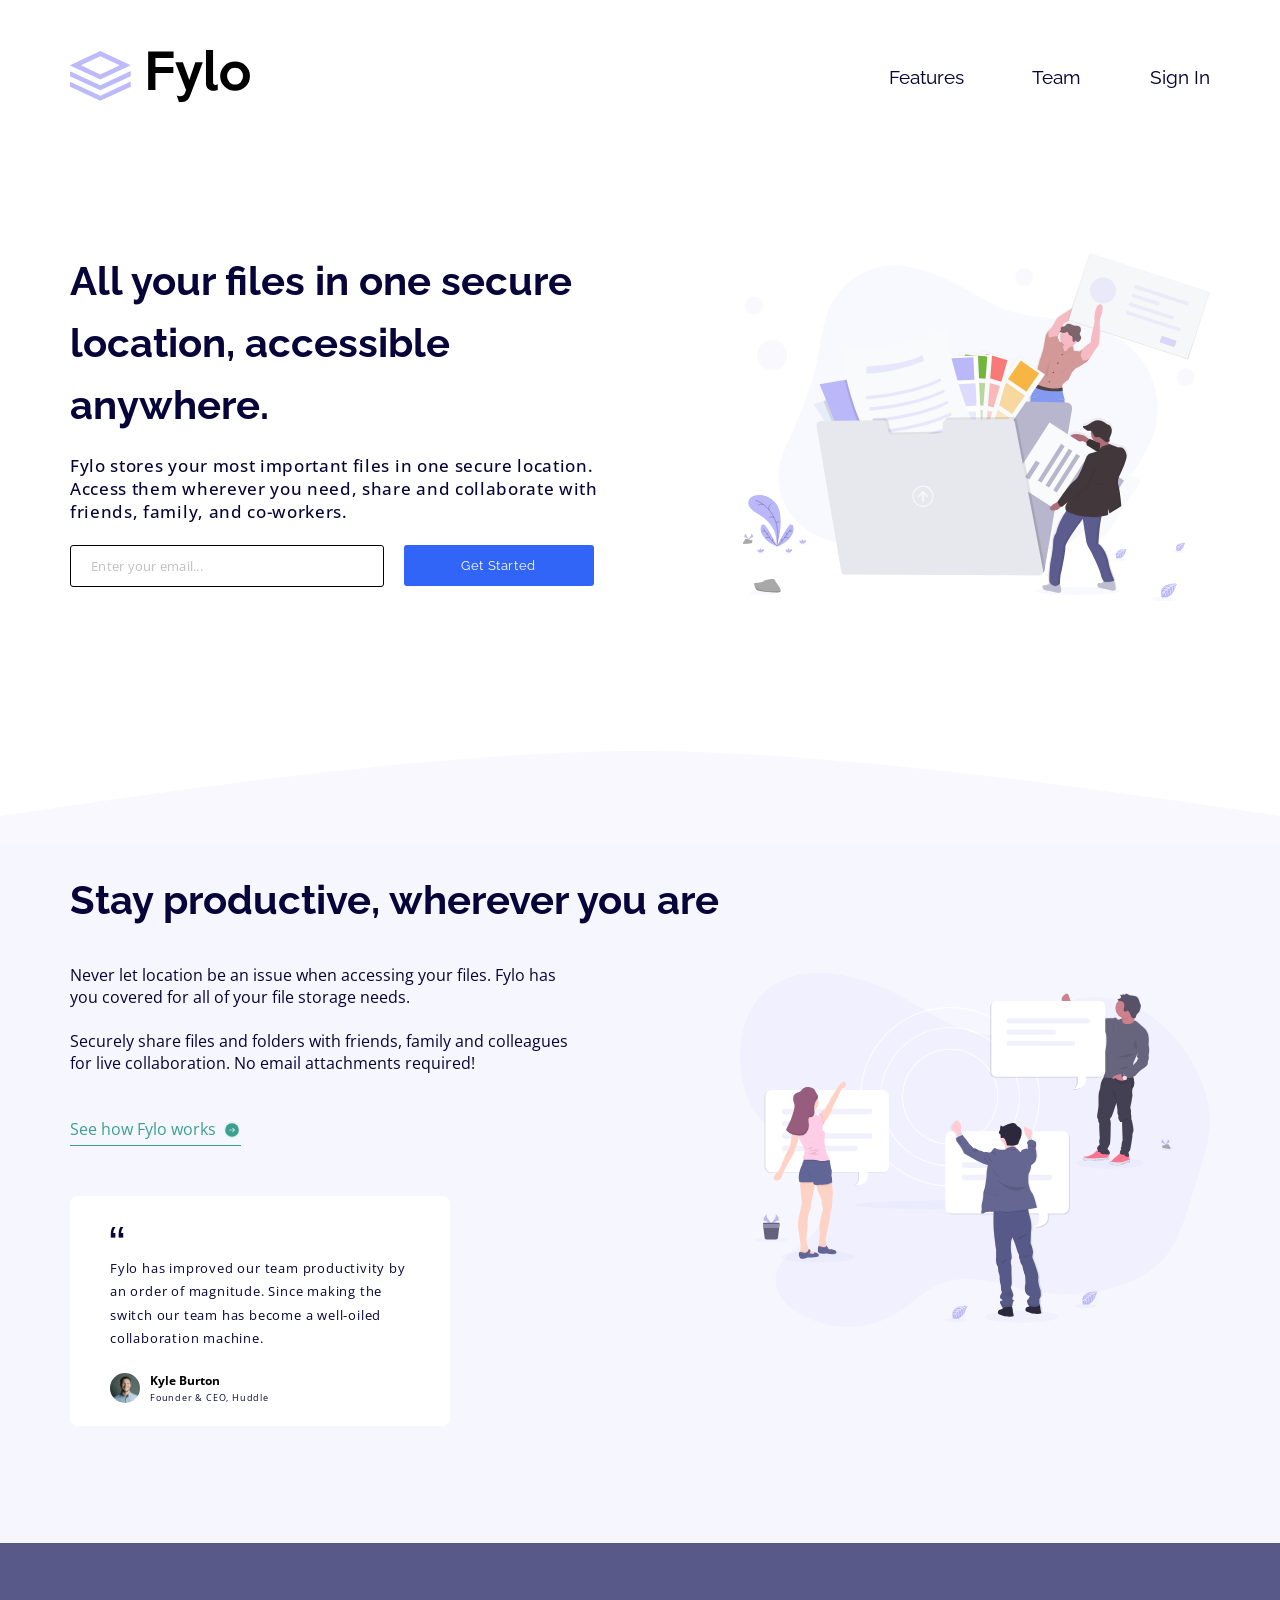
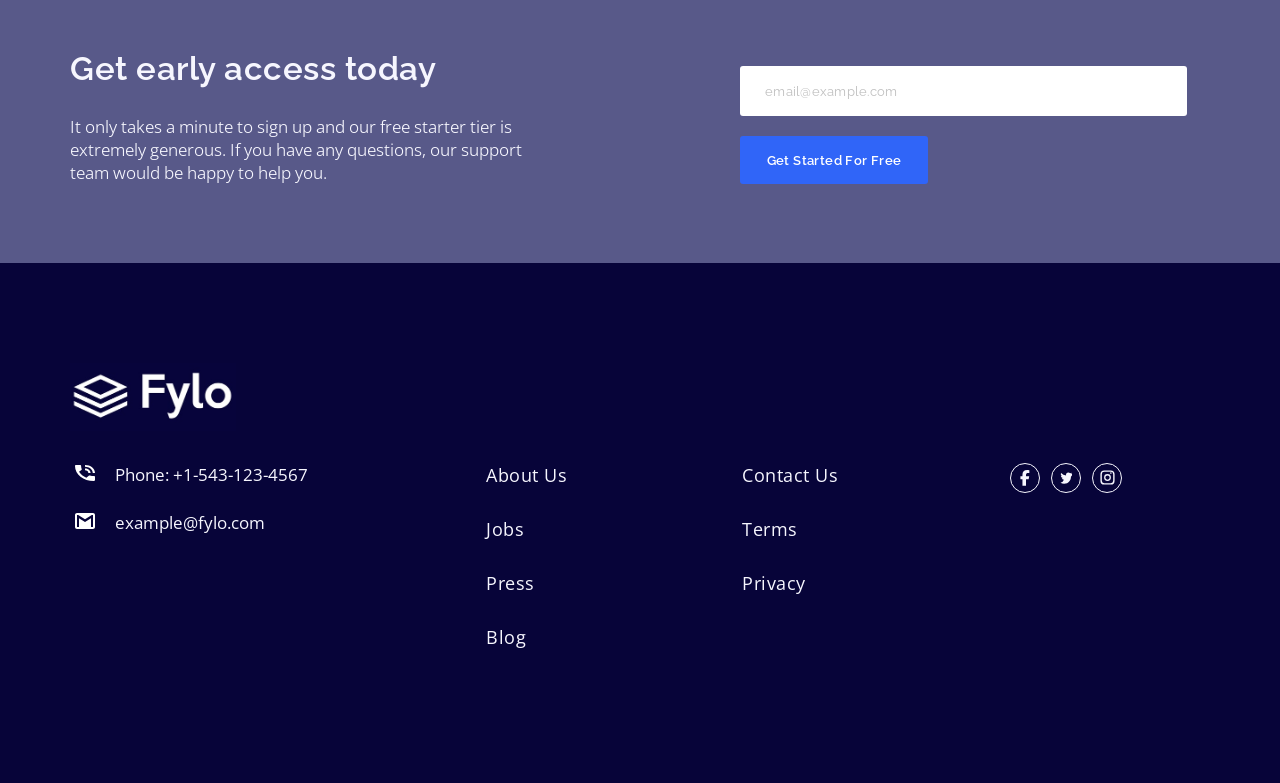
==== 02. Junior-Projects/02. fylo-landing-page-with-two-column-layout-master/index.html @ 08811034 "Add files via upload" ====
<!DOCTYPE html>
<html lang="en" dir="auto">
  <head>
    <meta charset="UTF-8" />
    <meta name="viewport" content="width=device-width, initial-scale=1.0" />
    <link rel="stylesheet" href="master.css" />
    <title>fylo-landing-page-with-two-column-layout-master</title>
  </head>
  <body>
    <main>
      <nav>
        <img src="images/logo.svg" alt="head-logo" class="head-logo" />
        <p class="para1">features</p>
        <p class="para2">team</p>
        <p class="para3">sign in</p>
      </nav>
      <section class="sec1">
        <div class="img-div">
          <img src="images/illustration-1.svg" alt="sec1-img" />
        </div>
        <div class="txt-div">
          <h1>All your files in one secure location, accessible anywhere.</h1>
          <p>
            Fylo stores your most important files in one secure location. Access
            them wherever you need, share and collaborate with friends, family,
            and co-workers.
          </p>
          <form>
            <input
              type="email"
              id="email"
              placeholder="Enter your email..."
              required
            />
            <span class="error-msg">Please check your email</span>
            <a href="#">
              <button type="submit" for="email">get started</button>
            </a>
          </form>
        </div>
      </section>
      <section class="sec2">
        <div class="top-section">
          <img
            src="images/bg-curve-mobile.svg"
            alt="sec2-bg-mobile"
            class="sec2-bg-mobile"
          />
          <img
            src="images/bg-curve-desktop.svg"
            alt="sec2-bg-desktop"
            class="sec2-bg-desktop"
          />
        </div>
        <div class="bottom-section">
          <div class="img-div">
            <img
              src="images/illustration-2.svg"
              alt="sec2-img"
              class="sec2-img"
            />
          </div>
          <div class="txt-div">
            <h1>Stay productive, wherever you are</h1>
            <p>
              Never let location be an issue when accessing your files. Fylo has
              you covered for all of your file storage needs.
              <br /><br />
              Securely share files and folders with friends, family and
              colleagues for live collaboration. No email attachments required!
            </p>
            <br /><br />
            <div class="link-div">
              <a href="#" class="txt-link">See how Fylo works</a>
              <a href="#">
                <img
                  src="images/icon-arrow.svg"
                  alt="icon-arrow"
                  class="icon-arrow"
                />
              </a>
            </div>
            <div class="quote-div">
              <img
                src="images/icon-quotes.svg"
                alt="icon-quote"
                class="icon-quote"
              />
              <br />
              <p>
                Fylo has improved our team productivity by an order of
                magnitude. Since making the switch our team has become a
                well-oiled collaboration machine.
              </p>
              <div class="avatar-div">
                <img
                  src="images/avatar-testimonial.jpg"
                  alt="avatar-img"
                  class="avatar-img"
                />
                <div class="info-div">
                  <h3>Kyle Burton</h3>
                  <p>Founder & <span>ceo</span>, Huddle</p>
                </div>
              </div>
            </div>
          </div>
        </div>
      </section>
      <section class="sec3">
        <div class="txt-div">
          <h2>Get early access today</h2>
          <p>
            It only takes a minute to sign up and our free starter tier is
            extremely generous. If you have any questions, our support team
            would be happy to help you.
          </p>
        </div>
        <div class="input-div">
          <form>
            <input
              type="email"
              id="email"
              placeholder="email@example.com"
              required
            />
            <span class="error-msg">Please check your email</span>
            <a href="#">
              <button type="submit" for="email">get started for free</button>
            </a>
          </form>
        </div>
      </section>
    </main>
    <footer>
      <img
        src="images/footer-logo-mobile.PNG"
        alt="footer-logo-mobile"
        class="footer-logo-mobile"
      />
      <div class="left-div">
        <div class="phone-div">
          <img
            src="images/icon-phone.svg"
            alt="icon-phone"
            class="icon-phone"
          />
          <p class="phone-para">Phone: +1-543-123-4567</p>
        </div>
        <div class="email-div">
          <img
            src="images/icon-email.svg"
            alt="icon-email"
            class="icon-email"
          />
          <p class="email-para">example@fylo.com</p>
        </div>
      </div>
      <div class="final-footer-div">
        <div class="div1">
          <a href="#" class="about-us-para">
            <p>about us</p>
          </a>
          <a href="#" class="jobs-para">
            <p>jobs</p>
          </a>
          <a href="#" class="press-para">
            <p>press</p>
          </a>
          <a href="#" class="blog-para">
            <p>blog</p>
          </a>
        </div>
        <div class="div2">
          <a href="#" class="contact-us-para">
            <p>contact us</p>
          </a>
          <a href="#">
            <p class="terms-para">terms</p>
          </a>
          <a href="#" class="privacy-para">
            <p>privacy</p>
          </a>
        </div>
        <div class="footer-logo">
          <div class="facebook-div">
            <a href="https://www.facebook.com" target="_blank">
              <svg xmlns="http://www.w3.org/2000/svg" viewBox="0 0 320 512">
                <path
                  fill="hsl(240, 75%, 98%)"
                  d="M80 299.3V512H196V299.3h86.5l18-97.8H196V166.9c0-51.7 20.3-71.5 72.7-71.5c16.3 0 29.4 .4 37 1.2V7.9C291.4 4 256.4 0 236.2 0C129.3 0 80 50.5 80 159.4v42.1H14v97.8H80z"
                />
              </svg>
            </a>
          </div>
          <div class="twitter-div">
            <a href="https://www.twitter.com" target="_blank">
              <svg xmlns="http://www.w3.org/2000/svg" viewBox="0 0 24 24">
                <path
                  d="M23 3c-.8.4-1.7.7-2.6.8a4.6 4.6 0 0 0 2-2.5 9 9 0 0 1-3 1.1 4.5 4.5 0 0 0-7.7 4.1 13 13 0 0 1-9.4-4.8 4.5 4.5 0 0 0 1.4 6 4.4 4.4 0 0 1-2-.6v.1a4.5 4.5 0 0 0 3.6 4.4 4.5 4.5 0 0 1-2 .1 4.5 4.5 0 0 0 4.2 3.1A9 9 0 0 1 1 20.6a12.9 12.9 0 0 0 7 2c8.4 0 13-7 13-13v-.6a9.2 9.2 0 0 0 2.2-2.3"
                  fill="hsl(240, 75%, 98%)"
                />
              </svg>
            </a>
          </div>
          <div class="instagram-div">
            <a href="https://www.instagram.com" target="_blank">
              <svg
                xmlns="http://www.w3.org/2000/svg"
                viewBox="0 0 24 24"
                fill="none"
              >
                <path
                  d="M7.5 2h9a5.5 5.5 0 0 1 5.5 5.5v9A5.5 5.5 0 0 1 16.5 22h-9A5.5 5.5 0 0 1 2 16.5v-9A5.5 5.5 0 0 1 7.5 2zm0 2A3.5 3.5 0 0 0 4 7.5v9A3.5 3.5 0 0 0 7.5 20h9a3.5 3.5 0 0 0 3.5-3.5v-9A3.5 3.5 0 0 0 16.5 4h-9zM12 7.2a4.8 4.8 0 1 1 0 9.6 4.8 4.8 0 0 1 0-9.6zm0 7.8a3 3 0 1 0 0-6 3 3 0 0 0 0 6zm4.8-8.1a1.1 1.1 0 1 1 0-2.2 1.1 1.1 0 0 1 0 2.2z"
                  fill="hsl(240, 75%, 98%)"
                />
              </svg>
            </a>
          </div>
        </div>
      </div>
    </footer>
  </body>
</html>
---- 02. Junior-Projects/02. fylo-landing-page-with-two-column-layout-master/master.css ----
@font-face {
  font-family: "OpenSans-VariableFont";
  src: url("fonts/Open_Sans/OpenSans-VariableFont_wdth\,wght.ttf");
}
@font-face {
  font-family: "OpenSans-Bold";
  src: url("fonts/Open_Sans/static/OpenSans-Bold.ttf");
}
@font-face {
  font-family: "OpenSans-Light";
  src: url("fonts/Open_Sans/static/OpenSans-Light.ttf");
}
@font-face {
  font-family: "Raleway-VariableFont";
  src: url("fonts/Raleway/Raleway-VariableFont_wght.ttf");
}
@font-face {
  font-family: "Raleway-Bold";
  src: url("fonts/Raleway/static/Raleway-Bold.ttf");
}
* {
  -webkit-box-sizing: border-box;
  -moz-box-sizing: border-box;
  -ms-box-sizing: border-box;
  -o-box-sizing: border-box;
  box-sizing: border-box;
}
body,
main {
  margin: 0;
  padding: 0;
}
body {
  width: 100%;
  overflow-x: hidden;
  overflow-y: auto;
  font-size: 16px;
  font-weight: 400;
}
main,
footer {
  width: calc(min(90rem, 100%));
}
body {
  height: 100%;
}
nav p {
  text-transform: capitalize;
  color: hsl(243, 87%, 12%);
  font-family: "Raleway-VariableFont";
}
nav {
  display: flex;
  flex-direction: row;
  flex-wrap: nowrap;
  justify-content: space-between;
  align-items: center;
}
.sec1 {
  display: flex;
  justify-content: center;
}
.sec1 div {
  display: flex;
  flex-direction: column;
  justify-content: center;
}
.sec1 .txt-div {
  color: hsl(243, 87%, 12%);
}
.sec1 .txt-div p {
  font-family: "OpenSans-VariableFont";
}
.sec1 .txt-div form,
.sec3 .input-div form {
  display: flex;
}
.sec1 .txt-div input,
.sec3 .input-div input {
  color: #000;
  background-color: white;
}
.sec1 .txt-div input::placeholder,
.sec3 .input-div input::placeholder {
  color: hsl(0, 0%, 75%);
  letter-spacing: 0.02em;
  font-family: "Raleway-VariableFont";
}
.sec1 .txt-div button,
.sec3 .input-div button {
  text-transform: capitalize;
  font-family: "Raleway-VariableFont";
  font-weight: 600;
  color: white;
  border-color: transparent;
  background-color: hsl(224, 93%, 58%);
}
.sec1 .txt-div input:hover,
.sec1 .txt-div button:hover,
.sec3 .input-div input:hover,
.sec3 .input-div button:hover {
  cursor: pointer;
}
.sec1 .txt-div button:hover,
.sec3 .input-div button:hover {
  background-color: hsl(224, 100%, 74%);
}
.sec1 .txt-div input:invalid:not(:focus):not(:placeholder-shown),
.sec3 .input-div input:invalid:not(:focus):not(:placeholder-shown) {
  border: 1.5px solid #8a114db0;
}
.sec1 .txt-div .error-msg,
.sec3 .input-div .error-msg {
  visibility: hidden;
  color: #8a114db0;
  font-family: "OpenSans-VariableFont";
}
.sec1 .txt-div input:invalid:not(:focus):not(:placeholder-shown) + .error-msg,
.sec3
  .input-div
  input:invalid:not(:focus):not(:placeholder-shown)
  + .error-msg {
  visibility: visible;
}
.sec2 {
  display: flex;
  flex-direction: column;
}
.sec2 .bottom-section {
  background-color: hsl(240, 75%, 98%);
}
.sec2 .bottom-section .txt-div {
  display: flex;
  flex-direction: column;
  justify-content: flex-start;
}
.sec2 .bottom-section .txt-div h1 {
  font-family: "Raleway-Bold";
  color: hsl(243, 87%, 12%);
}
.sec2 .bottom-section .txt-div p {
  font-family: "OpenSans-VariableFont";
}
.sec2 .bottom-section .txt-div .link-div {
  width: fit-content;
  display: flex;
  flex-direction: row;
  flex-wrap: nowrap;
}
.sec2 .bottom-section .txt-div .link-div .txt-link {
  color: hsl(170, 45%, 43%);
  text-decoration: none;
  font-family: "OpenSans-VariableFont";
}
.sec2 .bottom-section .txt-div .link-div:hover {
  cursor: pointer;
  filter: brightness(130%);
}
.sec2 .bottom-section .txt-div .quote-div {
  display: flex;
  flex-direction: column;
  justify-content: flex-start;
  border-radius: 8px;
  background-color: white;
}
.sec2 .bottom-section .txt-div .quote-div .icon-quote {
  margin-bottom: 10px;
}
.sec2 .bottom-section .txt-div .quote-div p {
  color: hsl(243, 87%, 12%);
}
.sec2 .bottom-section .txt-div .quote-div .avatar-div {
  display: flex;
  flex-direction: row;
  flex-wrap: nowrap;
  justify-content: flex-start;
}
.sec2 .bottom-section .txt-div .quote-div .avatar-img {
  border-radius: 50%;
}
.sec2 .bottom-section .txt-div .quote-div .avatar-div .info-div h3,
p {
  margin: 0;
}
.sec2 .bottom-section .txt-div .quote-div .avatar-div .info-div span {
  text-transform: uppercase;
}
.sec2 .bottom-section .txt-div .quote-div .avatar-div .info-div h3 {
  font-family: "OpenSans-Bold";
}
.sec3 {
  display: flex;
  background-color: hsl(238, 22%, 44%);
}
.sec3 .txt-div,
.input-div {
  width: 100%;
  display: flex;
  flex-direction: column;
  justify-content: center;
}
.sec3 .txt-div {
  color: hsl(240, 75%, 98%);
}
.sec3 .txt-div h2 {
  font-weight: 640;
  font-family: "Raleway-VariableFont";
}
.sec3 .txt-div p {
  font-family: "OpenSans-VariableFont";
}
.sec3 .input-div input,
button {
  border-radius: 3px;
}
.sec3 .input-div input {
  border: none;
}
.sec3 .input-div .error-msg {
  color: hsl(240, 75%, 98%);
}
.sec1 .txt-div input:invalid:not(:focus):not(:placeholder-shown) + .error-msg {
  margin-bottom: 15px;
}
.sec3
  .input-div
  input:invalid:not(:focus):not(:placeholder-shown)
  + .error-msg {
  margin-bottom: 15px;
}
footer {
  background-color: hsl(243, 87%, 12%);
}
/* ==================================================================================================================================== */
/* 
Common Properties
Mobile & Tablet [320px + 375px + 425px + 750px]
*/
@media (max-width: 1023px) {
  .sec1 {
    flex-direction: column;
  }
  .sec1 div {
    width: 100%;
    display: flex;
    flex-direction: column;
    justify-content: center;
    align-items: center;
  }
  .sec1 .txt-div form {
    width: 100%;
    flex-direction: column;
    flex-wrap: wrap;
    justify-content: center;
  }
  .sec1 .txt-div {
    text-align: center;
    margin: 50px 0;
  }
  .sec1 .txt-div h1 {
    line-height: 150%;
    font-family: "OpenSans-Bold";
  }
  .sec1 .txt-div p {
    line-height: 140%;
    margin-top: 15px;
    margin-bottom: 60px;
  }
  .sec1 .txt-div input,
  .sec1 .txt-div button {
    align-self: center;
    border-radius: 6px;
  }
  .sec1 .txt-div input {
    border: 1.5px solid hsl(238, 22%, 44%);
    font-family: "OpenSans-VariableFont";
  }
  .sec1 .txt-div button {
    margin-top: 3px;
  }
  .sec1 .txt-div .error-msg {
    padding-top: 3px;
  }
  .sec2 .top-section .sec2-bg-mobile {
    width: 100%;
    display: block;
  }
  .sec2 .top-section .sec2-bg-desktop {
    display: none;
  }
  .sec2 .bottom-section {
    display: flex;
    flex-direction: column;
    justify-content: flex-start;
  }
  .sec2 .bottom-section .img-div {
    width: 100%;
    display: flex;
    flex-direction: row;
    justify-content: center;
  }
  .sec2 .bottom-section .img-div img {
    margin-top: 60px;
    margin-bottom: 100px;
  }
  .sec2 .bottom-section .txt-div h1 {
    align-self: center;
  }
  .sec2 .bottom-section .txt-div p {
    align-self: flex-start;
    color: hsl(238, 22%, 44%);
  }
  .sec2 .bottom-section .txt-div .link-div {
    justify-content: center;
    align-items: center;
    margin: 0 auto;
    border-bottom: 1px solid hsl(170, 45%, 43%);
  }
  .sec2 .bottom-section .txt-div .link-div .txt-link {
    padding-bottom: 12px;
  }
  .sec2 .bottom-section .txt-div .quote-div p {
    padding: 0;
    line-height: 180%;
    letter-spacing: 0.8px;
  }
  .sec3 {
    flex-direction: column;
  }
  .sec3 .txt-div,
  .input-div {
    align-items: center;
  }
  .sec3 .txt-div p {
    line-height: 160%;
    letter-spacing: 0.6px;
  }
  .sec3 .txt-div {
    text-align: center;
  }
  .sec3 .input-div form {
    margin: 40px auto;
    display: flex;
    flex-direction: column;
    justify-content: center;
    align-items: center;
  }
  .sec3 .input-div form .error-msg {
    align-self: flex-start;
  }
  .sec3 .input-div button {
    letter-spacing: 0.7px;
  }
  footer {
    color: hsl(240, 75%, 98%);
    display: flex;
    flex-direction: column;
    font-family: "OpenSans-VariableFont";
  }
  footer .phone-div,
  .email-div {
    display: flex;
    flex-direction: row;
    flex-wrap: nowrap;
  }
  footer .final-footer-div {
    text-transform: capitalize;
    display: flex;
    flex-direction: column;
  }
  footer .final-footer-div .div1,
  .div2 {
    display: flex;
    flex-direction: column;
  }
  footer .final-footer-div .div1 a,
  .div2 a {
    align-self: flex-start;
    letter-spacing: 0.5px;
    text-decoration: none;
    color: hsl(240, 75%, 98%);
  }
  footer .final-footer-div .div1 a:hover,
  footer .final-footer-div .div2 a:hover {
    color: hsl(238, 62%, 74%);
  }
  footer .footer-logo {
    display: flex;
    flex-direction: row;
    justify-content: center;
    width: 100%;
    height: fit-content;
    margin-top: 30px;
  }
  footer .footer-logo .facebook-div,
  .twitter-div {
    margin-right: 15px;
  }
  footer .footer-logo div {
    display: flex;
    flex-direction: row;
    justify-content: center;
    border-radius: 50%;
    border: 1.5px solid hsl(240, 75%, 98%);
  }
  footer .footer-logo div a {
    margin: 5px auto;
  }
  footer .footer-logo div:hover {
    cursor: pointer;
    border-color: hsl(238, 62%, 74%);
  }
  footer .footer-logo div path:hover {
    fill: hsl(238, 62%, 74%);
  }
}
/* ==================================================================================================================================== */
/* 
Common Properties
Mobile [320px + 375px + 425px]
*/
@media (max-width: 749px) {
  body {
    padding: 0;
  }
  nav {
    padding: 30px 20px 0;
  }
  .sec1 {
    padding: 0 20px;
  }
  .sec1 .txt-div .error-msg {
    padding-left: 10px;
  }
  .sec2 .bottom-section .txt-div .quote-div .avatar-div .info-div p {
    margin-top: 3px;
  }
}
/* ==================================================================================================================================== */
/* Mobile Small - 320px */
@media (max-width: 374px) {
  nav {
    padding: 15px 10px 0;
  }
  nav img {
    width: 11%;
  }
  nav p {
    font-size: 5px;
  }
  nav .para1 {
    padding-left: 60%;
  }
  nav .para3 {
    padding-right: 2%;
  }
  .sec1 {
    margin-top: 50px;
    margin-bottom: 50px;
  }
  .sec1 .img-div img {
    width: 46%;
  }
  .sec1 .txt-div h1 {
    font-size: 10px;
    padding: 0 25%;
    margin-top: -20px;
    margin-bottom: -3px;
  }
  .sec1 .txt-div p {
    padding: 0 28%;
    margin-bottom: 15px;
    font-size: 6px;
  }
  .sec1 .txt-div input {
    width: 52%;
    height: 15px;
    padding: 12px;
    font-size: 6px;
  }
  .sec1 .txt-div input::placeholder {
    font-size: 6px;
  }
  .sec1 .txt-div .error-msg {
    font-size: 6px;
    align-self: flex-start;
    padding-left: 25%;
  }
  .sec1 .txt-div button {
    width: 52%;
    height: 25px;
    font-size: 6px;
  }
  .sec1
    .txt-div
    input:invalid:not(:focus):not(:placeholder-shown)
    + .error-msg {
    margin-bottom: 7px;
  }
  .sec2 .bottom-section {
    height: 500px;
  }
  .sec2 .bottom-section .img-div img {
    width: 46%;
  }
  .sec2 .bottom-section .txt-div h1 {
    margin-top: -40px;
    font-size: 7px;
  }
  .sec2 .bottom-section .txt-div p {
    padding: 5px 30%;
    font-size: 6px;
  }
  .sec2 .bottom-section .txt-div .link-div {
    margin-top: -40px;
    margin-bottom: -60px;
  }
  .sec2 .bottom-section .txt-div .link-div .txt-link {
    font-size: 5px;
    margin-bottom: -20px;
  }
  .sec2 .bottom-section .txt-div .link-div a .icon-arrow {
    width: 6px;
    height: 6px;
    margin-left: 2px;
    margin-right: -2px;
    margin-bottom: -2px;
  }
  .sec2 .bottom-section .txt-div .quote-div {
    width: 175px;
    height: 90px;
    margin: 85px auto;
    padding: 15px 10px 15px 15px;
  }
  .sec2 .bottom-section .txt-div .quote-div .icon-quote {
    width: 6px;
    height: 8px;
  }
  .sec2 .bottom-section .txt-div .quote-div p {
    font-size: 5px;
    margin-top: -15px;
  }
  .sec2 .bottom-section .txt-div .quote-div .avatar-div {
    margin-top: 8px;
  }
  .sec2 .bottom-section .txt-div .quote-div .avatar-img {
    width: 10px;
    height: 10px;
  }
  .sec2 .bottom-section .txt-div .quote-div .avatar-div .info-div {
    margin-left: 5px;
  }
  .sec2 .bottom-section .txt-div .quote-div .avatar-div .info-div h3 {
    font-size: 4px;
  }
  .sec2 .bottom-section .txt-div .quote-div .avatar-div .info-div p {
    font-size: 3.2px;
    font-weight: 500;
    margin-top: 0.1px;
  }
  .sec3 {
    padding: 20px 60px;
    height: 215px;
  }
  .sec3 .txt-div h2 {
    padding-bottom: 3px;
    font-size: 8px;
  }
  .sec3 .txt-div p {
    padding: 0 16%;
    font-size: 6px;
  }
  .sec3 .input-div input {
    width: 160px;
    max-width: 160px;
    padding: 7px;
    font-size: 6px;
  }
  .sec3 .input-div input::placeholder {
    font-size: 6px;
  }
  .sec3 .input-div .error-msg {
    font-size: 6px;
    align-self: flex-start;
  }
  .sec3 .input-div button {
    width: 160px;
    height: 22px;
    font-size: 6px;
  }
  .sec3
    .input-div
    input:invalid:not(:focus):not(:placeholder-shown)
    + .error-msg {
    margin-bottom: 8px;
  }
  footer {
    height: 380px;
    padding: 30px 20px;
  }
  footer .footer-logo-mobile {
    width: 18%;
  }
  footer .phone-div,
  .email-div {
    margin-left: 5px;
  }
  footer .phone-div {
    margin-top: 20px;
  }
  footer .email-div {
    margin-top: 10px;
  }
  footer .phone-div .icon-phone,
  .icon-email {
    width: 12px;
    height: 10px;
  }
  footer .phone-div .phone-para,
  .email-div .email-para {
    margin-left: 10px;
    font-size: 8px;
  }
  footer .final-footer-div {
    margin-top: 30px;
    margin-left: 5px;
  }
  footer .final-footer-div div a {
    font-size: 8px;
    margin-bottom: 10px;
  }
  footer .final-footer-div .div2 .contact-us-para {
    margin-top: 15px;
  }
  footer .footer-logo div {
    width: 20px;
    height: 20px;
  }
  footer .footer-logo .facebook-div a {
    width: 5px;
    height: 5px;
    margin-top: 4px;
  }
  footer .footer-logo .twitter-div a {
    width: 8px;
    height: 8px;
    margin-top: 4px;
  }
  footer .footer-logo .instagram-div a {
    width: 12px;
    height: 12px;
    margin-top: 2.5px;
  }
}
/* ==================================================================================================================================== */
/* Mobile Medium - 375px */
@media (min-width: 375px) and (max-width: 424px) {
  nav {
    padding: 20px 10px 0;
  }
  nav img {
    width: 12%;
  }
  nav p {
    font-size: 6px;
  }
  nav .para1 {
    padding-left: 60%;
  }
  nav .para3 {
    padding-right: 2%;
  }
  .sec1 {
    margin-top: 50px;
    margin-bottom: 50px;
  }
  .sec1 .img-div img {
    width: 48%;
  }
  .sec1 .txt-div h1 {
    font-size: 10.5px;
    padding: 0 25%;
    margin-top: -20px;
    margin-bottom: -3px;
  }
  .sec1 .txt-div p {
    padding: 0 28%;
    margin-bottom: 15px;
    font-size: 7px;
  }
  .sec1 .txt-div input {
    width: 54%;
    height: 15px;
    padding: 12px;
    font-size: 6px;
  }
  .sec1 .txt-div input::placeholder {
    font-size: 7px;
  }
  .sec1 .txt-div .error-msg {
    font-size: 7px;
    align-self: flex-start;
    padding-left: 23%;
  }
  .sec1 .txt-div button {
    width: 54%;
    height: 25px;
    font-size: 6px;
  }
  .sec2 .bottom-section {
    height: 550px;
  }
  .sec2 .bottom-section .img-div img {
    width: 48%;
  }
  .sec2 .bottom-section .txt-div h1 {
    margin-top: -40px;
    font-size: 8px;
  }
  .sec2 .bottom-section .txt-div p {
    padding: 5px 30%;
    font-size: 7px;
  }
  .sec2 .bottom-section .txt-div .link-div {
    margin-top: -40px;
    margin-bottom: -60px;
  }
  .sec2 .bottom-section .txt-div .link-div .txt-link {
    font-size: 5.5px;
    margin-bottom: -20px;
  }
  .sec2 .bottom-section .txt-div .link-div a .icon-arrow {
    width: 7px;
    height: 7px;
    margin-left: 2px;
    margin-right: -2px;
    margin-bottom: -2px;
  }
  .sec2 .bottom-section .txt-div .quote-div {
    width: 190px;
    height: 100px;
    margin: 85px auto;
    padding: 15px 5px 15px 15px;
  }
  .sec2 .bottom-section .txt-div .quote-div .icon-quote {
    width: 7px;
    height: 9px;
  }
  .sec2 .bottom-section .txt-div .quote-div p {
    font-size: 6px;
    margin-top: -15px;
  }
  .sec2 .bottom-section .txt-div .quote-div .avatar-div {
    margin-top: 8px;
  }
  .sec2 .bottom-section .txt-div .quote-div .avatar-img {
    width: 13px;
    height: 13px;
  }
  .sec2 .bottom-section .txt-div .quote-div .avatar-div .info-div {
    margin-left: 5px;
  }
  .sec2 .bottom-section .txt-div .quote-div .avatar-div .info-div h3 {
    font-size: 4.5px;
  }
  .sec2 .bottom-section .txt-div .quote-div .avatar-div .info-div p {
    font-size: 3.5px;
    font-weight: 500;
    margin-top: 0.5px;
  }
  .sec3 {
    padding: 20px 60px;
    height: 250px;
  }
  .sec3 .txt-div h2 {
    padding-bottom: 3px;
    font-size: 9px;
  }
  .sec3 .txt-div p {
    padding: 0 16%;
    font-size: 7px;
  }
  .sec3 .input-div input {
    width: 165px;
    max-width: 165px;
    padding: 7px;
    font-size: 7px;
  }
  .sec3 .input-div input::placeholder {
    font-size: 7px;
  }
  .sec3 .input-div .error-msg {
    font-size: 7px;
    align-self: flex-start;
  }
  .sec3 .input-div button {
    width: 165px;
    height: 22px;
    font-size: 6px;
  }
  .sec3
    .input-div
    input:invalid:not(:focus):not(:placeholder-shown)
    + .error-msg {
    margin-bottom: 8px;
  }
  footer {
    height: 420px;
    padding: 30px 20px;
  }
  footer .footer-logo-mobile {
    width: 20%;
  }
  footer .phone-div,
  .email-div {
    margin-left: 5px;
  }
  footer .phone-div {
    margin-top: 20px;
  }
  footer .email-div {
    margin-top: 10px;
  }
  footer .phone-div .icon-phone,
  .icon-email {
    width: 13px;
    height: 11px;
  }
  footer .phone-div .phone-para,
  .email-div .email-para {
    margin-left: 10px;
    font-size: 9px;
  }
  footer .final-footer-div {
    margin-top: 30px;
    margin-left: 5px;
  }
  footer .final-footer-div div a {
    font-size: 9px;
    margin-bottom: 10px;
  }
  footer .final-footer-div .div2 .contact-us-para {
    margin-top: 15px;
  }
  footer .footer-logo div {
    width: 22px;
    height: 22px;
  }
  footer .footer-logo .facebook-div a {
    width: 6px;
    height: 6px;
    margin-top: 5px;
  }
  footer .footer-logo .twitter-div a {
    width: 9px;
    height: 9px;
    margin-top: 5px;
  }
  footer .footer-logo .instagram-div a {
    width: 13px;
    height: 13px;
    margin-top: 3.2px;
  }
}
/* ==================================================================================================================================== */
/* Mobile Large - 425px */
@media (min-width: 425px) and (max-width: 749px) {
  nav img {
    width: 80px;
  }
  nav img {
    width: 12%;
  }
  nav p {
    font-size: 12px;
  }
  nav .para1 {
    padding-left: 45%;
  }
  nav .para3 {
    padding-right: 2%;
  }
  .sec1 {
    margin-top: 100px;
    margin-bottom: 100px;
  }
  .sec1 .img-div img {
    width: 48%;
  }
  .sec1 .txt-div h1 {
    font-size: 22px;
    padding: 20px 25% 0;
  }
  .sec1 .txt-div p {
    padding: 5px 28%;
    font-size: 13px;
  }
  .sec1 .txt-div input {
    width: 53%;
    height: 20px;
    padding: 20px;
    font-size: 11px;
  }
  .sec1 .txt-div input::placeholder {
    font-size: 11px;
  }
  .sec1 .txt-div .error-msg {
    font-size: 11px;
    align-self: flex-start;
    padding-left: 23.5%;
  }
  .sec1 .txt-div button {
    width: 53%;
    height: 42px;
    font-size: 13px;
  }
  .sec2 .bottom-section {
    height: 1000px;
  }
  .sec2 .bottom-section .img-div img {
    width: 48%;
  }
  .sec2 .bottom-section .txt-div h1 {
    padding-top: 20px;
    font-size: 15px;
  }
  .sec2 .bottom-section .txt-div p {
    padding: 10px 28%;
    font-size: 13px;
  }
  .sec2 .bottom-section .txt-div .link-div {
    margin-top: -10px;
    margin-bottom: -30px;
  }
  .sec2 .bottom-section .txt-div .link-div .txt-link {
    font-size: 11px;
    margin-bottom: -10px;
  }
  .sec2 .bottom-section .txt-div .link-div a .icon-arrow {
    width: 15px;
    height: 15px;
    margin-left: 5px;
    margin-right: -2px;
  }
  .sec2 .bottom-section .txt-div .quote-div {
    width: 330px;
    height: 190px;
    margin: 85px auto;
    padding: 25px 15px 25px 30px;
  }
  .sec2 .bottom-section .txt-div .quote-div .icon-quote {
    width: 12px;
    height: 14px;
  }
  .sec2 .bottom-section .txt-div .quote-div p {
    font-size: 10px;
  }
  .sec2 .bottom-section .txt-div .quote-div .avatar-div {
    margin-top: 10px;
  }
  .sec2 .bottom-section .txt-div .quote-div .avatar-img {
    width: 30px;
    height: 30px;
  }
  .sec2 .bottom-section .txt-div .quote-div .avatar-div .info-div {
    margin-left: 10px;
  }
  .sec2 .bottom-section .txt-div .quote-div .avatar-div .info-div h3 {
    font-size: 9px;
  }
  .sec2 .bottom-section .txt-div .quote-div .avatar-div .info-div p {
    font-size: 6.5px;
    font-weight: 500;
  }
  .sec3 {
    padding: 60px 60px;
    height: 530px;
  }
  .sec3 .txt-div h2 {
    padding-bottom: 5px;
    font-size: 17px;
  }
  .sec3 .txt-div p {
    padding: 0 26%;
    font-size: 12px;
  }
  .sec3 .input-div input {
    width: 300px;
    max-width: 300px;
    padding: 12px;
    font-size: 11px;
  }
  .sec3 .input-div input::placeholder {
    font-size: 11px;
  }
  .sec3 .input-div .error-msg {
    font-size: 11px;
    align-self: flex-start;
  }
  .sec3 .input-div button {
    width: 300px;
    height: 40px;
    font-size: 10px;
  }
  footer {
    height: 920px;
    padding: 100px 40px;
  }
  footer .footer-logo-mobile {
    width: 27%;
  }
  footer .phone-div,
  .email-div {
    margin-left: 10px;
  }
  footer .phone-div {
    margin-top: 50px;
  }
  footer .email-div {
    margin-top: 30px;
  }
  footer .phone-div .icon-phone,
  .icon-email {
    width: 20px;
    height: 17px;
  }
  footer .phone-div .phone-para,
  .email-div .email-para {
    margin-left: 25px;
    font-size: 16px;
  }
  footer .final-footer-div {
    margin-top: 90px;
    margin-left: 10px;
  }
  footer .final-footer-div div a {
    font-size: 16px;
    margin-bottom: 30px;
  }
  footer .final-footer-div .div2 .contact-us-para {
    margin-top: 50px;
  }
  footer .footer-logo div {
    width: 33px;
    height: 33px;
  }
  footer .footer-logo .facebook-div a {
    width: 9px;
    height: 9px;
  }
  footer .footer-logo .twitter-div a {
    width: 12px;
    height: 14px;
  }
  footer .footer-logo .instagram-div a {
    width: 18px;
    height: 18px;
    margin-top: 6px;
  }
}
/* ==================================================================================================================================== */
/* Mobile x-large & Tablet - 750px */
@media (min-width: 750px) and (max-width: 1023px) {
  body {
    padding: 0;
  }
  nav {
    padding: 30px 50px 0;
  }
  nav img {
    width: 13%;
  }
  nav p {
    font-size: 16px;
  }
  nav .para1 {
    padding-left: 55%;
  }
  .sec1 {
    padding: 0 50px;
    margin-top: 150px;
    margin-bottom: 100px;
  }
  .sec1 .img-div img {
    width: 50%;
  }
  .sec1 .txt-div h1 {
    font-size: 33px;
    padding: 20px 20% 0;
  }
  .sec1 .txt-div p {
    padding: 5px 22%;
    font-size: 20px;
  }
  .sec1 .txt-div input {
    width: 55%;
    height: 20px;
    padding: 27px;
    font-size: 16px;
  }
  .sec1 .txt-div input::placeholder {
    font-size: 16px;
  }
  .sec1 .txt-div .error-msg {
    font-size: 12px;
    width: fit-content;
    padding-left: 22.5%;
  }
  .sec1 .txt-div button {
    width: 55%;
    height: 56px;
    font-size: 18px;
  }
  .sec2 .bottom-section .img-div img {
    width: 50%;
  }
  .sec2 .bottom-section {
    height: 1240px;
  }
  .sec2 .bottom-section .txt-div h1 {
    padding-top: 20px;
    font-size: 22px;
  }
  .sec2 .bottom-section .txt-div p {
    padding: 10px 26%;
    font-size: 19px;
  }
  .sec2 .bottom-section .txt-div .link-div {
    margin-top: -10px;
    margin-bottom: -30px;
  }
  .sec2 .bottom-section .txt-div .link-div .txt-link {
    font-size: 16px;
    padding-bottom: 2px;
  }
  .sec2 .bottom-section .txt-div .link-div a .icon-arrow {
    width: 25px;
    height: 25px;
    margin-left: 8px;
    margin-right: -5px;
  }
  .sec2 .bottom-section .txt-div .quote-div {
    width: 375px;
    height: 240px;
    margin: 85px auto;
    padding: 30px 20px 30px 35px;
  }
  .sec2 .bottom-section .txt-div .quote-div .icon-quote {
    width: 14px;
    height: 18px;
  }
  .sec2 .bottom-section .txt-div .quote-div p {
    font-size: 12.8px;
  }
  .sec2 .bottom-section .txt-div .quote-div .avatar-div {
    margin-top: 15px;
  }
  .sec2 .bottom-section .txt-div .quote-div .avatar-img {
    width: 32px;
    height: 32px;
  }
  .sec2 .bottom-section .txt-div .quote-div .avatar-div .info-div {
    margin-left: 10px;
  }
  .sec2 .bottom-section .txt-div .quote-div .avatar-div .info-div h3 {
    font-size: 12px;
  }
  .sec2 .bottom-section .txt-div .quote-div .avatar-div .info-div p {
    font-size: 8px;
    font-weight: 500;
  }
  .sec3 {
    padding: 60px 60px;
    height: 490px;
  }
  .sec3 .txt-div h2 {
    padding-bottom: 5px;
    font-size: 25px;
    font-family: "Raleway-VariableFont";
  }
  .sec3 .txt-div p {
    padding: 0 25%;
    font-size: 18.5px;
  }
  .sec3 .input-div input {
    width: 312px;
    max-width: 312px;
    padding: 14px;
    font-size: 14px;
  }
  .sec3 .input-div input::placeholder {
    font-size: 14px;
  }
  .sec3 .input-div .error-msg {
    font-size: 12px;
    padding-top: 3px;
  }
  .sec3 .input-div button {
    width: 312px;
    max-width: 312px;
    height: 43px;
    font-size: 13px;
  }
  footer {
    padding: 80px 50px;
  }
  footer .footer-logo-mobile {
    width: 30%;
  }
  footer .phone-div,
  .email-div {
    margin-left: 10px;
  }
  footer .phone-div {
    margin-top: 50px;
  }
  footer .email-div {
    margin-top: 30px;
  }
  footer .phone-div .icon-phone,
  .icon-email {
    width: 25px;
    height: 22px;
  }
  footer .phone-div .phone-para,
  .email-div .email-para {
    margin-left: 25px;
    font-size: 20px;
  }
  footer .final-footer-div {
    margin-top: 90px;
    margin-left: 10px;
  }
  footer .final-footer-div div a {
    font-size: 20px;
    margin-bottom: 30px;
  }
  footer .final-footer-div .div2 .contact-us-para {
    margin-top: 50px;
  }
  footer .footer-logo {
    margin-top: 30px;
  }
  footer .footer-logo .facebook-div,
  .twitter-div {
    margin-right: 15px;
  }
  footer .footer-logo div {
    width: 37px;
    height: 37px;
  }
  footer .footer-logo .facebook-div a {
    width: 11px;
    height: 18px;
  }
  footer .footer-logo .twitter-div a {
    width: 17px;
    height: 18px;
  }
  footer .footer-logo .instagram-div a {
    width: 23px;
    height: 23px;
    margin-top: 6px;
  }
}
/* ==================================================================================================================================== */
/* 
Common Properties
Laptop [1024px + 1440px]
*/
@media (min-width: 1024px) {
  body {
    height: 2335px;
  }
  .sec1 {
    flex-direction: row-reverse;
    margin-top: 100px;
    margin-bottom: 150px;
  }
  .sec1 div {
    width: 50%;
  }
  .sec1 .txt-div h1 {
    font-weight: 700;
    line-height: 155%;
    font-family: "Raleway-Bold";
  }
  .sec1 .txt-div p {
    font-weight: 500;
    letter-spacing: 0.04em;
  }
  .sec1 .txt-div form {
    width: 100%;
    margin-top: 22px;
    flex-wrap: nowrap;
    position: relative;
    justify-content: flex-start;
  }
  .sec1 .txt-div input {
    border-radius: 3px;
    border: 0.1px solid #000;
  }
  .sec1 .txt-div input::placeholder {
    font-family: "OpenSans-VariableFont";
  }
  .sec1 .txt-div .error-msg {
    order: 3;
    display: block;
    margin-top: 5px;
  }
  .sec1 .txt-div button {
    order: 2;
    font-weight: 400;
    border-radius: 3px;
    letter-spacing: 0.05em;
    margin-left: 20px;
  }
  .sec1 .img-div img {
    width: 100%;
    padding-left: 100px;
    padding-top: 50px;
    align-self: flex-end;
  }
  .sec2 .top-section .sec2-bg-desktop {
    width: 100%;
    display: block;
  }
  .sec2 .top-section .sec2-bg-mobile {
    display: none;
  }
  .sec2 .bottom-section {
    display: flex;
    height: 700px;
    margin-top: -10px;
    flex-direction: row-reverse;
    justify-content: flex-start;
    background-color: hsl(240, 75%, 98%);
  }
  .sec2 .bottom-section div {
    width: 50%;
  }
  .sec2 .bottom-section .txt-div p {
    color: hsl(243, 87%, 12%);
  }
  .sec2 .bottom-section .txt-div .link-div {
    border-bottom: 1.5px solid hsl(170, 45%, 43%);
  }
  .sec2 .bottom-section .img-div img {
    width: 100%;
  }
  .sec3 {
    flex-direction: row;
  }
  .sec3 div {
    width: 50%;
    justify-content: center;
  }
  .sec3 .txt-div,
  .input-div {
    width: 50%;
    align-items: flex-start;
  }
  .sec3 .txt-div h2 {
    font-weight: 630;
    width: fit-content;
    letter-spacing: 0.5px;
    font-family: "Raleway-VariableFont";
  }
  .sec3 .txt-div p {
    font-weight: 350;
    font-family: "OpenSans-VariableFont";
  }
  .sec3 .input-div form {
    width: 100%;
    flex-direction: column;
  }
  .sec3 .input-div .error-msg {
    font-weight: lighter;
    letter-spacing: 0.8px;
  }
  .sec3 .input-div button {
    font-weight: 600;
    text-wrap: nowrap;
    letter-spacing: 0.4px;
    font-family: "Raleway-VariableFont";
  }
  footer {
    position: relative;
    height: 480px;
    color: hsl(240, 75%, 98%);
    font-family: "OpenSans-VariableFont";
  }
  footer .footer-logo-mobile,
  .left-div {
    position: absolute;
  }
  footer .left-div div {
    display: flex;
    flex-direction: row;
  }
  footer .final-footer-div {
    display: flex;
    flex-direction: row;
    position: absolute;
  }
  footer .final-footer-div .div1,
  .div2 {
    display: flex;
    flex-direction: column;
  }
  footer .final-footer-div {
    text-transform: capitalize;
  }
  footer .final-footer-div .div1 a,
  .div2 a {
    letter-spacing: 0.5px;
    text-decoration: none;
    color: hsl(240, 75%, 98%);
  }
  footer .final-footer-div .div1 a:hover,
  footer .final-footer-div .div2 a:hover {
    color: hsl(238, 62%, 74%);
  }
  footer .footer-logo {
    position: absolute;
    display: flex;
    flex-direction: row;
    justify-content: space-evenly;
  }
  footer .footer-logo div {
    display: flex;
    flex-direction: row;
    justify-content: center;
    align-items: center;
    border-radius: 50%;
    border: 2px solid hsl(240, 75%, 98%);
  }
  footer .footer-logo div:hover {
    cursor: pointer;
    border-color: hsl(238, 62%, 74%);
  }
  footer .footer-logo div path:hover {
    fill: hsl(238, 62%, 74%);
  }
}
/* ==================================================================================================================================== */
/* Laptop Small - 1024px */
@media (min-width: 1024px) and (max-width: 1439px) {
  body {
    padding: 0;
  }
  nav {
    padding: 50px 70px 0;
  }
  nav .head-logo {
    width: 180px;
  }
  nav p {
    font-size: 19px;
    font-weight: 430;
  }
  nav .para1 {
    padding-left: 50%;
  }
  .sec1 {
    padding: 0 70px;
    flex-wrap: nowrap;
  }
  .sec1 .txt-div h1 {
    font-size: 40px;
  }
  .sec1 .txt-div p {
    font-size: 17px;
    margin-top: -15px;
  }
  .sec1 .txt-div form {
    position: relative;
  }
  .sec1 .txt-div input {
    width: 55%;
    max-width: 55%;
    height: 20px;
    padding: 20px;
    font-size: 13px;
  }
  .sec1 .txt-div input::placeholder {
    font-size: 13px;
  }
  .sec1 .txt-div .error-msg {
    font-size: 12px;
    position: absolute;
    left: 0;
    top: 40px;
  }
  .sec1 .txt-div button {
    width: 190px;
    max-width: 190px;
    height: 41px;
    font-size: 13px;
  }
  .sec2 .bottom-section {
    padding: 0 70px;
  }
  .sec2 .bottom-section .txt-div h1 {
    font-size: 40px;
    text-wrap: nowrap;
  }
  .sec2 .bottom-section .txt-div p {
    font-size: 16px;
    margin-top: 8px;
    padding-right: 60px;
    margin-bottom: 8px;
  }
  .sec2 .bottom-section .txt-div .link-div .txt-link {
    font-size: 16px;
  }
  .sec2 .bottom-section .txt-div .link-div a .icon-arrow {
    margin-top: 3px;
    margin-left: 7px;
  }
  .sec2 .bottom-section .txt-div .link-div a {
    margin-bottom: 2px;
  }
  .sec2 .bottom-section .txt-div .link-div a .icon-arrow {
    width: 18px;
    height: 18px;
  }
  .sec2 .bottom-section .txt-div .quote-div {
    width: 380px;
    height: 230px;
    margin-top: 50px;
    margin-bottom: 80px;
    justify-content: flex-start;
    padding: 30px 40px;
  }
  .sec2 .bottom-section .txt-div .quote-div .icon-quote {
    width: 14px;
    height: 18px;
  }
  .sec2 .bottom-section .txt-div .quote-div p {
    padding: 0;
    font-size: 13px;
    line-height: 180%;
    margin-top: -10px;
    letter-spacing: 0.8px;
  }
  .sec2 .bottom-section .txt-div .quote-div .avatar-div {
    margin-top: 15px;
  }
  .sec2 .bottom-section .txt-div .quote-div .avatar-img {
    width: 30px;
    height: 30px;
  }
  .sec2 .bottom-section .txt-div .quote-div .avatar-div .info-div {
    margin-left: 10px;
    text-wrap: nowrap;
  }
  .sec2 .bottom-section .txt-div .quote-div .avatar-div .info-div h3 {
    font-size: 11.5px;
  }
  .sec2 .bottom-section .txt-div .quote-div .avatar-div .info-div p {
    font-size: 9px;
    margin-top: 2px;
  }
  .sec2 .bottom-section .img-div img {
    padding-top: 130px;
    padding-left: 100px;
  }
  .sec3 {
    padding: 70px 70px;
    height: 320px;
  }
  .sec3 .txt-div h2 {
    font-size: 33px;
  }
  .sec3 .txt-div p {
    font-size: 17px;
    padding-right: 85px;
  }
  .sec3 .input-div form {
    padding-left: 100px;
    padding-top: 45px;
  }
  .sec3 .input-div input {
    width: 95%;
    max-width: 95%;
    height: 40px;
    padding: 25px;
    font-size: 13px;
  }
  .sec3 .input-div input::placeholder {
    font-size: 13px;
  }
  .sec3 .input-div .error-msg {
    font-size: 12px;
    margin-top: 3px;
  }
  .sec3 .input-div button {
    width: 40%;
    max-width: 40%;
    height: 48px;
    font-size: 13px;
  }
  footer {
    height: 520px;
  }
  footer .footer-logo-mobile {
    width: 13%;
    top: 100px;
    left: 70px;
  }
  footer .phone-div {
    margin-top: 20px;
  }
  footer .email-div {
    margin-top: 25px;
  }
  footer .phone-div .icon-phone,
  .icon-email {
    width: 20px;
    height: 16px;
    margin-top: 2px;
  }
  footer .phone-div .phone-para,
  .email-div .email-para {
    margin-left: 20px;
    font-size: 17px;
  }
  footer .left-div {
    top: 180px;
    left: 75px;
  }
  footer .final-footer-div {
    top: 200px;
    left: 38%;
    position: relative;
  }
  footer .final-footer-div .div1 a,
  .div2 a {
    font-size: 18px;
    margin-bottom: 30px;
  }
  footer .final-footer-div .div2 {
    position: absolute;
    left: 20%;
  }
  footer .footer-logo {
    position: absolute;
    left: 40%;
    width: 135px;
    height: 30px;
  }
  footer .footer-logo div {
    width: 30px;
    height: 30px;
    border-width: 1px;
  }
  footer .footer-logo .facebook-div a {
    width: 9.8px;
    height: 18px;
  }
  footer .footer-logo .twitter-div a {
    width: 12.5px;
    height: 21px;
  }
  footer .footer-logo .instagram-div a {
    width: 17px;
    height: 18px;
  }
}
/* ==================================================================================================================================== */
/* Laptop Large - 1440px */
@media (min-width: 1440px) {
  body {
    padding: 0;
  }
  nav {
    padding: 60px 80px 0;
  }
  nav .head-logo {
    width: 190px;
  }
  nav p {
    font-size: 20px;
    font-weight: 430;
  }
  nav .para1 {
    padding-left: 700px;
  }
  nav .para2,
  .para3 {
    padding-left: 60px;
  }
  .sec1 {
    padding: 0 80px;
  }
  .sec1 .txt-div h1 {
    font-size: 43px;
  }
  .sec1 .txt-div p {
    font-size: 18px;
    margin-top: -20px;
  }
  .sec1 .txt-div input {
    width: 55%;
    max-width: 55%;
    height: 23px;
    padding: 23px;
    font-size: 14px;
  }
  .sec1 .txt-div input::placeholder {
    font-size: 14px;
  }
  .sec1 .txt-div .error-msg {
    font-size: 13px;
    position: absolute;
    left: 0;
    top: 48px;
  }
  .sec1 .txt-div button {
    width: 215px;
    max-width: 215px;
    height: 48px;
    font-size: 14px;
  }
  .sec2 .bottom-section {
    padding: 0 80px;
  }
  .sec2 .bottom-section .txt-div h1 {
    font-size: 43px;
    text-wrap: nowrap;
  }
  .sec2 .bottom-section .txt-div p {
    font-size: 18px;
    margin-top: 10px;
    padding-right: 60px;
    margin-bottom: 10px;
  }
  .sec2 .bottom-section .txt-div .link-div .txt-link {
    font-size: 17.5px;
  }
  .sec2 .bottom-section .txt-div .link-div a .icon-arrow {
    margin-top: 5px;
    margin-left: 7px;
  }
  .sec2 .bottom-section .txt-div .link-div a {
    margin-bottom: 3px;
  }
  .sec2 .bottom-section .txt-div .link-div a .icon-arrow {
    width: 18px;
    height: 18px;
  }
  .sec2 .bottom-section .txt-div .quote-div {
    width: 400px;
    height: 230px;
    margin-top: 50px;
    margin-bottom: 100px;
    justify-content: flex-start;
    padding: 30px 40px 30px 40px;
  }
  .sec2 .bottom-section .txt-div .quote-div .icon-quote {
    width: 17px;
    height: 30px;
  }
  .sec2 .bottom-section .txt-div .quote-div p {
    padding: 0;
    font-size: 14px;
    line-height: 180%;
    margin-top: -10px;
    letter-spacing: 0.8px;
  }
  .sec2 .bottom-section .txt-div .quote-div .avatar-div {
    margin-top: 15px;
  }
  .sec2 .bottom-section .txt-div .quote-div .avatar-img {
    width: 35px;
    height: 35px;
  }
  .sec2 .bottom-section .txt-div .quote-div .avatar-div .info-div {
    margin-left: 10px;
    text-wrap: nowrap;
  }
  .sec2 .bottom-section .txt-div .quote-div .avatar-div .info-div h3 {
    font-size: 12.5px;
  }
  .sec2 .bottom-section .txt-div .quote-div .avatar-div .info-div p {
    font-size: 10px;
    margin-top: 2px;
  }
  .sec2 .bottom-section .img-div img {
    padding-top: 100px;
    padding-left: 100px;
  }
  .sec3 {
    padding: 70px 80px;
    height: 320px;
  }
  .sec3 .txt-div h2 {
    font-size: 35px;
  }
  .sec3 .txt-div p {
    font-size: 18px;
    padding-right: 100px;
  }
  .sec3 .input-div form {
    padding-left: 100px;
    padding-top: 45px;
  }
  .sec3 .input-div input {
    width: 96%;
    max-width: 96%;
    height: 50px;
    padding: 28px;
    font-size: 14px;
  }
  .sec3 .input-div input::placeholder {
    font-size: 14px;
  }
  .sec3 .input-div .error-msg {
    font-size: 13.5px;
    margin-top: 3px;
  }
  .sec3 .input-div button {
    width: 40%;
    max-width: 40%;
    height: 50px;
    font-size: 14.8px;
  }
  footer .footer-logo-mobile {
    width: 14%;
    top: 100px;
    left: 80px;
  }
  footer .phone-div,
  .email-div {
    margin-left: 7px;
  }
  footer .phone-div {
    margin-top: 20px;
  }
  footer .email-div {
    margin-top: 25px;
  }
  footer .phone-div .icon-phone,
  .icon-email {
    width: 21px;
    height: 17px;
    margin-top: 2px;
  }
  footer .phone-div .phone-para,
  .email-div .email-para {
    margin-left: 20px;
    font-size: 18px;
  }
  footer .left-div {
    top: 180px;
    left: 80px;
  }
  footer .final-footer-div {
    top: 200px;
    left: 600px;
  }
  footer .final-footer-div .div1 a,
  .div2 a {
    font-size: 18px;
    margin-bottom: 30px;
  }
  footer .final-footer-div .div2 {
    margin-left: 200px;
  }
  footer .footer-logo {
    left: 580px;
    width: 150px;
    height: 35px;
  }
  footer .footer-logo .facebook-div,
  .twitter-div {
    margin-right: 5px;
  }
  footer .footer-logo div {
    width: 35px;
    height: 35px;
  }
  footer .footer-logo .facebook-div a {
    width: 10.8px;
    height: 19px;
  }
  footer .footer-logo .twitter-div a {
    width: 14.5px;
    height: 18px;
  }
  footer .footer-logo .instagram-div a {
    width: 18px;
    height: 20px;
  }
}
/* ==================================================================================================================================== */

/* 
        Flexible Box
        ************
        For Parent
        **********
        - display: flex => To Start Flexible Box
        - flex-direction: row [Default Value] || row-reverse || column || column-reverse
        - flex-wrap: nowrap [Default Value] || wrap || wrap-reverse
        - flex-flow: [flex-direction] + [flex-wrap]
        - justify-content: flex-start [Default Value] || flex-end || center || space-between 
        || space-around || space-evenly [space-between] + [space-around]
        - align-items: stretch [Default Value] || flex-start || center || flex-end
        - align-content: stretch [Default Value] || flex-start || flex-end || center || space-between 
        || space-around || space-evenly [space-between] + [space-around]
        =============================================================================================
        For Child
        *********
        - flex-grow:   0 [Default Value] || 1 || 2 ....
        - flex-shrink: 1 [Default Value] || 2 || 3 ....
        - order:  1 || 2 ....
        - flex-basis: auto [Default Value] || width [respect max-width] || height
        - align-self: stretch [Default Value] || flex-start || center || flex-end
        - Flex Shorthand => flex: [flex-grow] + [flex-shrink] + [flex-basis] : 0 1 auto [Default Values]
    */
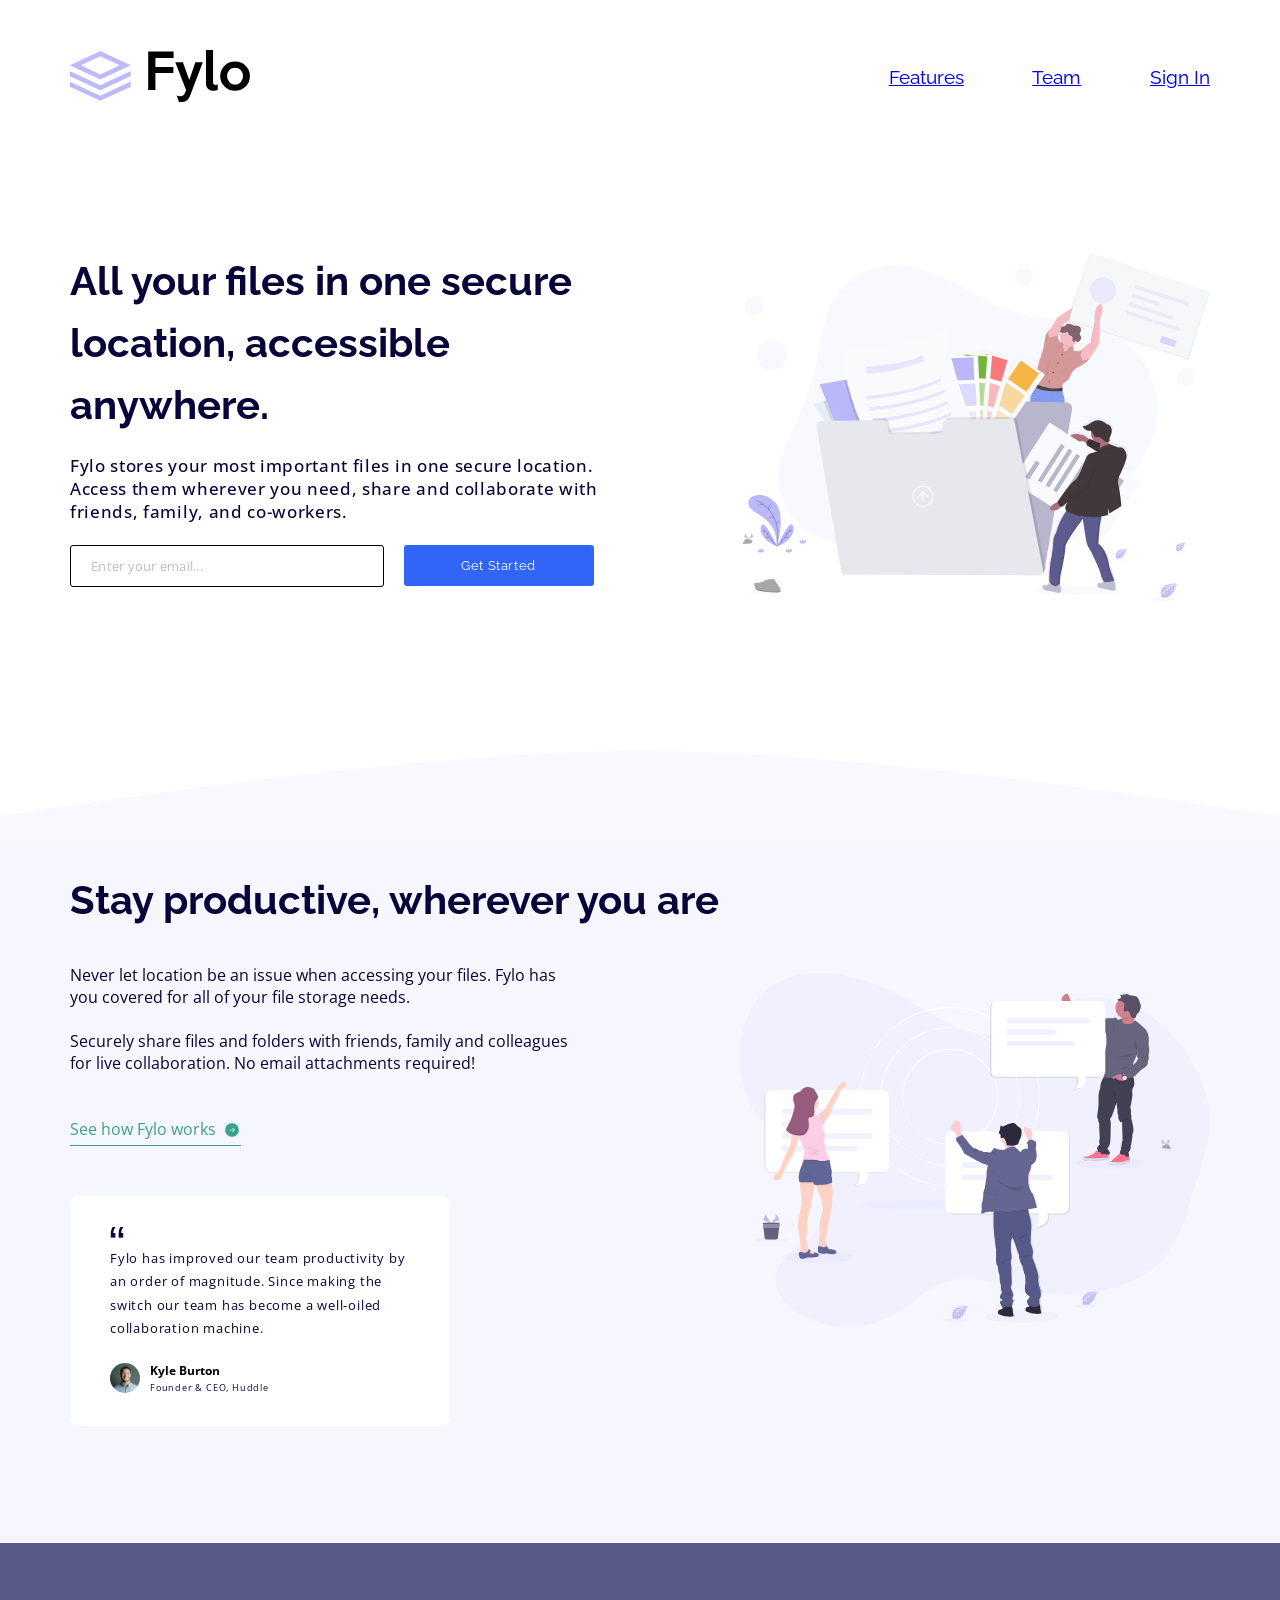
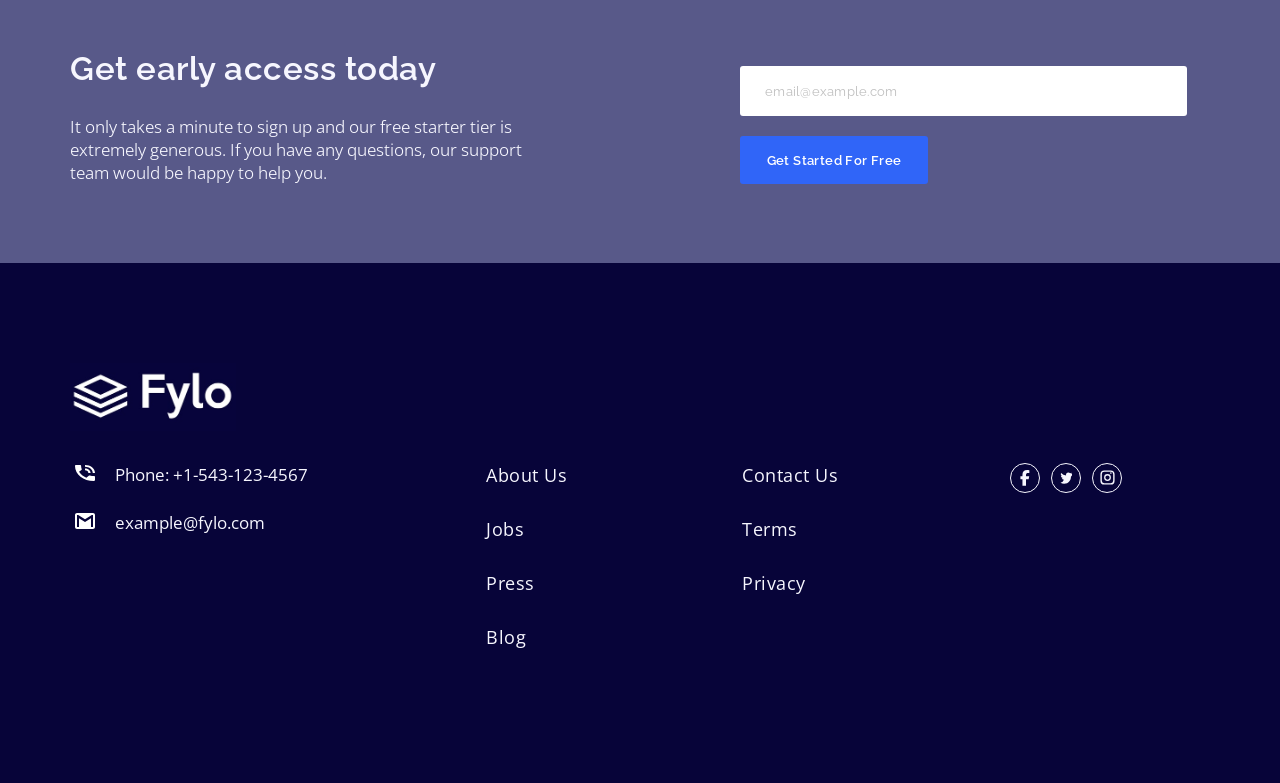
==== commit c985d1dc: "Update index.html" ====
--- a/02. Junior-Projects/02. fylo-landing-page-with-two-column-layout-master/index.html
+++ b/02. Junior-Projects/02. fylo-landing-page-with-two-column-layout-master/index.html
@@ -10,9 +10,15 @@
     <main>
       <nav>
         <img src="images/logo.svg" alt="head-logo" class="head-logo" />
-        <p class="para1">features</p>
-        <p class="para2">team</p>
-        <p class="para3">sign in</p>
+        <p class="para1">
+          <a href="#">features</a>
+        </p>
+        <p class="para2">
+          <a href="#">team</a>
+        </p>
+        <p class="para3">
+          <a href="#">sign in</a>
+        </p>
       </nav>
       <section class="sec1">
         <div class="img-div">
--- a/02. Junior-Projects/02. fylo-landing-page-with-two-column-layout-master/master.css
+++ b/02. Junior-Projects/02. fylo-landing-page-with-two-column-layout-master/master.css
@@ -162,9 +162,6 @@
   justify-content: flex-start;
   border-radius: 8px;
   background-color: white;
-}
-.sec2 .bottom-section .txt-div .quote-div .icon-quote {
-  margin-bottom: 10px;
 }
 .sec2 .bottom-section .txt-div .quote-div p {
   color: hsl(243, 87%, 12%);
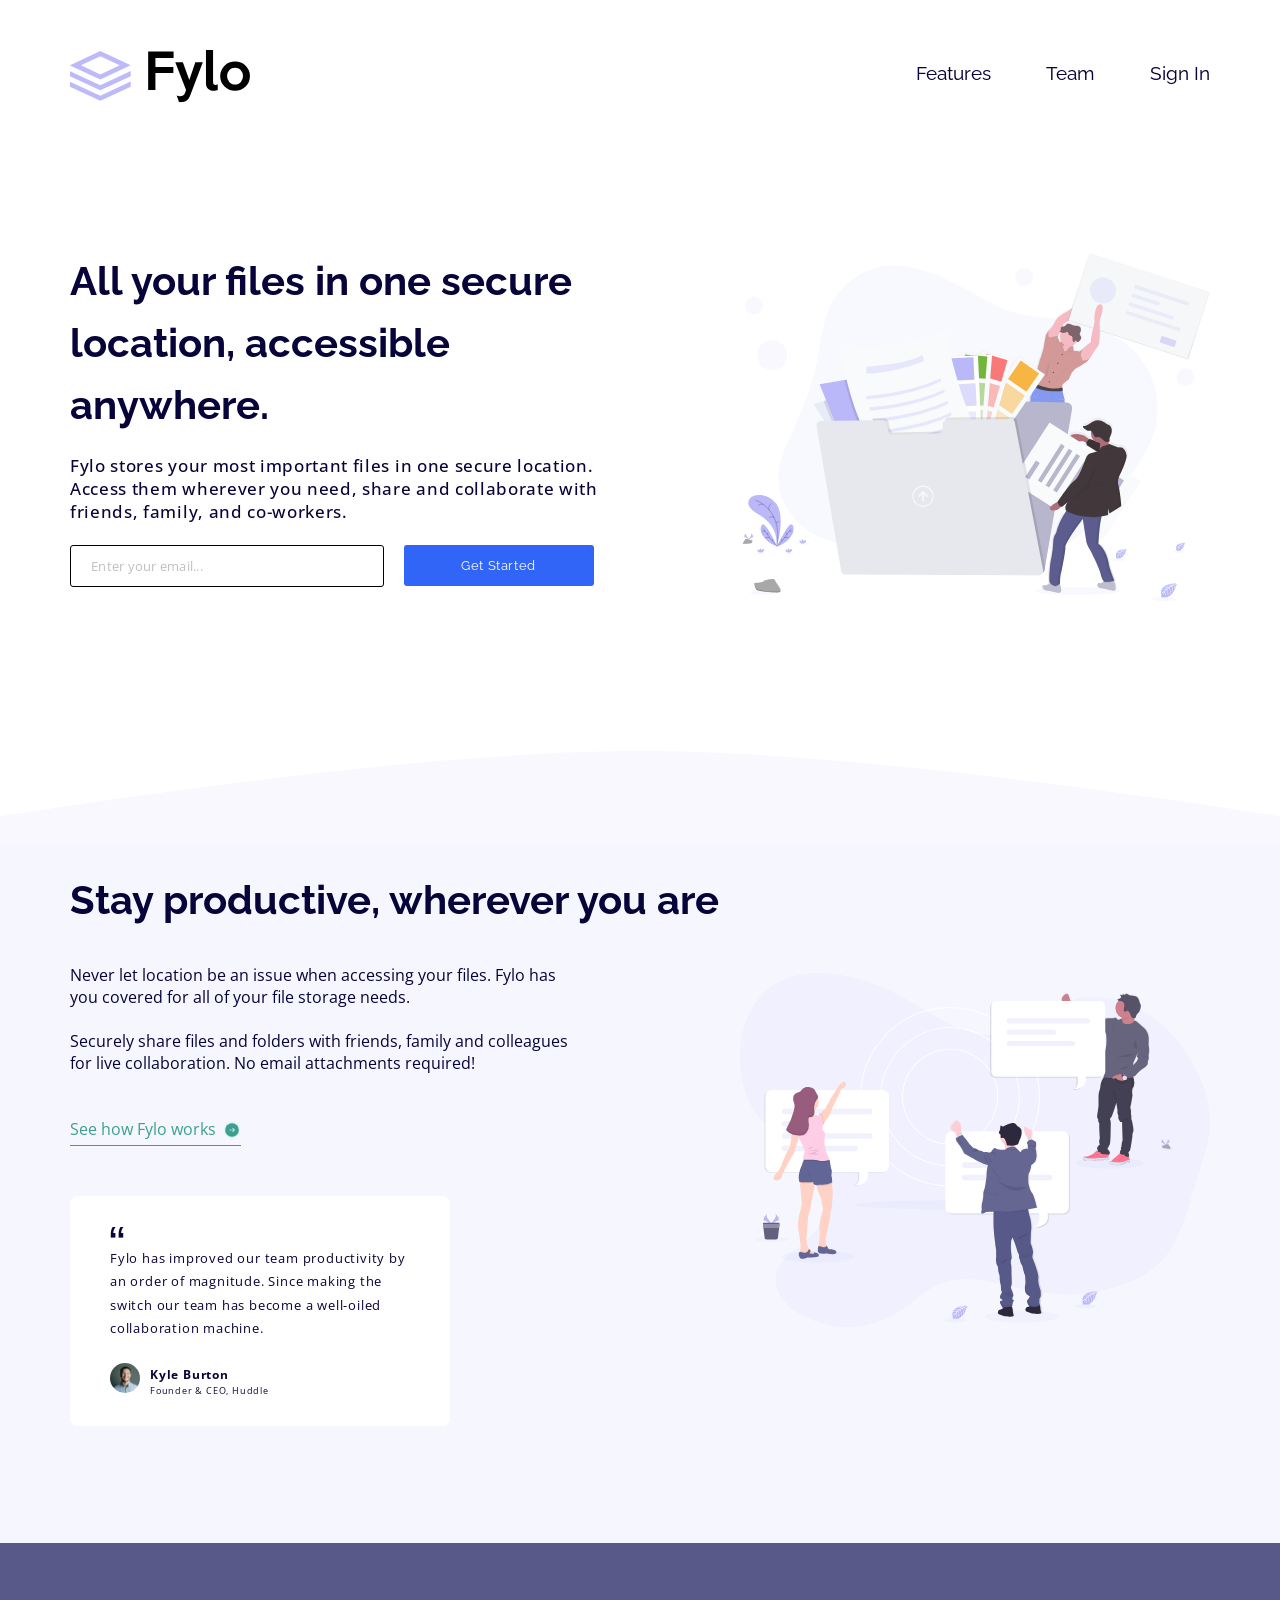
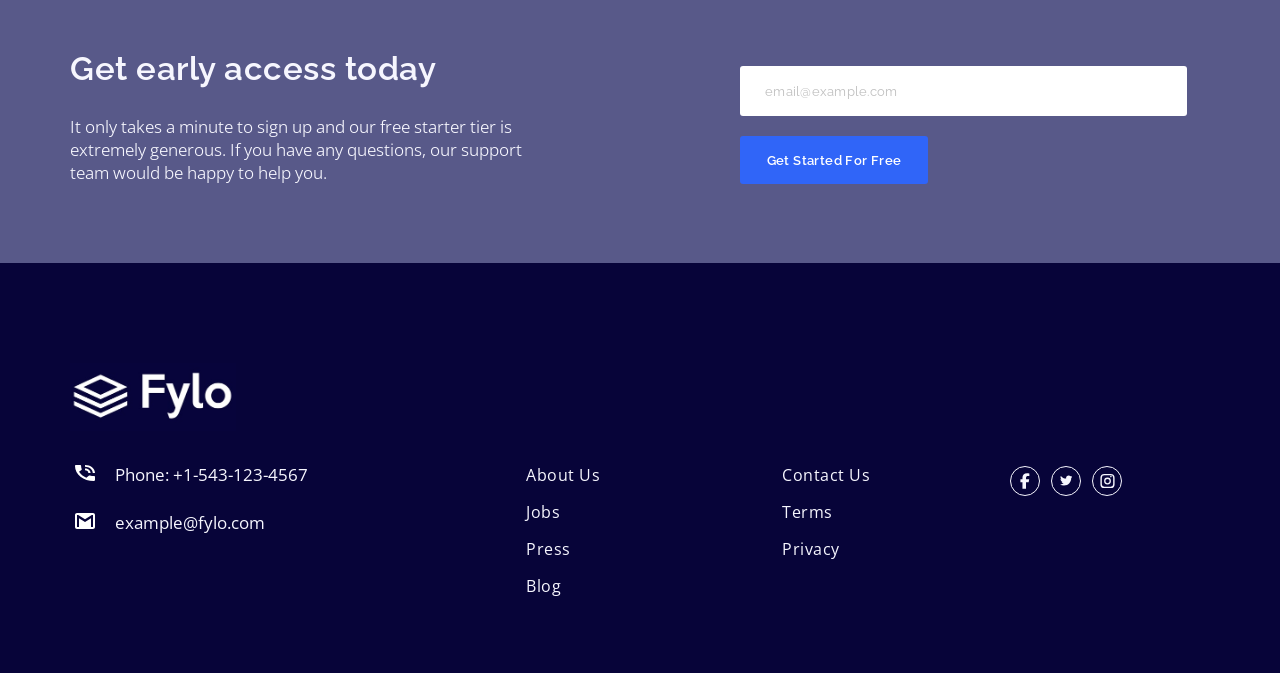
==== commit 33e031b9: "Add files via upload" ====
--- a/02. Junior-Projects/02. fylo-landing-page-with-two-column-layout-master/index.html
+++ b/02. Junior-Projects/02. fylo-landing-page-with-two-column-layout-master/index.html
@@ -10,15 +10,11 @@
     <main>
       <nav>
         <img src="images/logo.svg" alt="head-logo" class="head-logo" />
-        <p class="para1">
-          <a href="#">features</a>
-        </p>
-        <p class="para2">
-          <a href="#">team</a>
-        </p>
-        <p class="para3">
-          <a href="#">sign in</a>
-        </p>
+        <ul>
+          <li class="para1"><a href="#" target="_blank">features</a></li>
+          <li class="para2"><a href="#" target="_blank">team</a></li>
+          <li class="para3"><a href="#" target="_blank">sign in</a></li>
+        </ul>
       </nav>
       <section class="sec1">
         <div class="img-div">
@@ -34,14 +30,12 @@
           <form>
             <input
               type="email"
-              id="email"
+              id="email1"
               placeholder="Enter your email..."
               required
             />
             <span class="error-msg">Please check your email</span>
-            <a href="#">
-              <button type="submit" for="email">get started</button>
-            </a>
+            <button type="submit">get started</button>
           </form>
         </div>
       </section>
@@ -67,7 +61,7 @@
             />
           </div>
           <div class="txt-div">
-            <h1>Stay productive, wherever you are</h1>
+            <h2>Stay productive, wherever you are</h2>
             <p>
               Never let location be an issue when accessing your files. Fylo has
               you covered for all of your file storage needs.
@@ -77,7 +71,9 @@
             </p>
             <br /><br />
             <div class="link-div">
-              <a href="#" class="txt-link">See how Fylo works</a>
+              <a href="#" class="txt-link" target="_blank"
+                >See how Fylo works</a
+              >
               <a href="#">
                 <img
                   src="images/icon-arrow.svg"
@@ -105,7 +101,7 @@
                   class="avatar-img"
                 />
                 <div class="info-div">
-                  <h3>Kyle Burton</h3>
+                  <p class="line1">Kyle Burton</p>
                   <p>Founder & <span>ceo</span>, Huddle</p>
                 </div>
               </div>
@@ -126,14 +122,12 @@
           <form>
             <input
               type="email"
-              id="email"
+              id="email2"
               placeholder="email@example.com"
               required
             />
             <span class="error-msg">Please check your email</span>
-            <a href="#">
-              <button type="submit" for="email">get started for free</button>
-            </a>
+            <button type="submit">get started for free</button>
           </form>
         </div>
       </section>
@@ -163,68 +157,67 @@
         </div>
       </div>
       <div class="final-footer-div">
-        <div class="div1">
-          <a href="#" class="about-us-para">
-            <p>about us</p>
-          </a>
-          <a href="#" class="jobs-para">
-            <p>jobs</p>
-          </a>
-          <a href="#" class="press-para">
-            <p>press</p>
-          </a>
-          <a href="#" class="blog-para">
-            <p>blog</p>
-          </a>
-        </div>
-        <div class="div2">
-          <a href="#" class="contact-us-para">
-            <p>contact us</p>
-          </a>
-          <a href="#">
-            <p class="terms-para">terms</p>
-          </a>
-          <a href="#" class="privacy-para">
-            <p>privacy</p>
-          </a>
-        </div>
+        <ul class="div1">
+          <li><a href="#" target="_blank">about us</a></li>
+          <li><a href="#" target="_blank">jobs</a></li>
+          <li><a href="#" target="_blank">press</a></li>
+          <li><a href="#" target="_blank">blog</a></li>
+        </ul>
+        <ul class="div2">
+          <li class="contact-us-para">
+            <a href="#" target="_blank">contact us</a>
+          </li>
+          <li><a href="#" target="_blank">terms</a></li>
+          <li class="privacy-para"><a href="#" target="_blank">privacy</a></li>
+        </ul>
         <div class="footer-logo">
-          <div class="facebook-div">
-            <a href="https://www.facebook.com" target="_blank">
-              <svg xmlns="http://www.w3.org/2000/svg" viewBox="0 0 320 512">
-                <path
-                  fill="hsl(240, 75%, 98%)"
-                  d="M80 299.3V512H196V299.3h86.5l18-97.8H196V166.9c0-51.7 20.3-71.5 72.7-71.5c16.3 0 29.4 .4 37 1.2V7.9C291.4 4 256.4 0 236.2 0C129.3 0 80 50.5 80 159.4v42.1H14v97.8H80z"
-                />
-              </svg>
-            </a>
-          </div>
-          <div class="twitter-div">
-            <a href="https://www.twitter.com" target="_blank">
-              <svg xmlns="http://www.w3.org/2000/svg" viewBox="0 0 24 24">
-                <path
-                  d="M23 3c-.8.4-1.7.7-2.6.8a4.6 4.6 0 0 0 2-2.5 9 9 0 0 1-3 1.1 4.5 4.5 0 0 0-7.7 4.1 13 13 0 0 1-9.4-4.8 4.5 4.5 0 0 0 1.4 6 4.4 4.4 0 0 1-2-.6v.1a4.5 4.5 0 0 0 3.6 4.4 4.5 4.5 0 0 1-2 .1 4.5 4.5 0 0 0 4.2 3.1A9 9 0 0 1 1 20.6a12.9 12.9 0 0 0 7 2c8.4 0 13-7 13-13v-.6a9.2 9.2 0 0 0 2.2-2.3"
-                  fill="hsl(240, 75%, 98%)"
-                />
-              </svg>
-            </a>
-          </div>
-          <div class="instagram-div">
-            <a href="https://www.instagram.com" target="_blank">
-              <svg
-                xmlns="http://www.w3.org/2000/svg"
-                viewBox="0 0 24 24"
-                fill="none"
-              >
-                <path
-                  d="M7.5 2h9a5.5 5.5 0 0 1 5.5 5.5v9A5.5 5.5 0 0 1 16.5 22h-9A5.5 5.5 0 0 1 2 16.5v-9A5.5 5.5 0 0 1 7.5 2zm0 2A3.5 3.5 0 0 0 4 7.5v9A3.5 3.5 0 0 0 7.5 20h9a3.5 3.5 0 0 0 3.5-3.5v-9A3.5 3.5 0 0 0 16.5 4h-9zM12 7.2a4.8 4.8 0 1 1 0 9.6 4.8 4.8 0 0 1 0-9.6zm0 7.8a3 3 0 1 0 0-6 3 3 0 0 0 0 6zm4.8-8.1a1.1 1.1 0 1 1 0-2.2 1.1 1.1 0 0 1 0 2.2z"
-                  fill="hsl(240, 75%, 98%)"
-                />
-              </svg>
-            </a>
+          <div class="facebook-div" id="facebook-button">
+            <svg xmlns="https://www.w3.org/2000/svg" viewBox="0 0 320 512">
+              <path
+                fill="hsl(240, 75%, 98%)"
+                d="M80 299.3V512H196V299.3h86.5l18-97.8H196V166.9c0-51.7 20.3-71.5 72.7-71.5c16.3 0 29.4 .4 37 1.2V7.9C291.4 4 256.4 0 236.2 0C129.3 0 80 50.5 80 159.4v42.1H14v97.8H80z"
+              />
+            </svg>
+          </div>
+          <div class="twitter-div" id="twitter-button">
+            <svg xmlns="https://www.w3.org/2000/svg" viewBox="0 0 512 512">
+              <path
+                d="M459.4 151.7c.3 4.5 .3 9.1 .3 13.6 0 138.7-105.6 298.6-298.6 298.6-59.5 0-114.7-17.2-161.1-47.1 8.4 1 16.6 1.3 25.3 1.3 49.1 0 94.2-16.6 130.3-44.8-46.1-1-84.8-31.2-98.1-72.8 6.5 1 13 1.6 19.8 1.6 9.4 0 18.8-1.3 27.6-3.6-48.1-9.7-84.1-52-84.1-103v-1.3c14 7.8 30.2 12.7 47.4 13.3-28.3-18.8-46.8-51-46.8-87.4 0-19.5 5.2-37.4 14.3-53 51.7 63.7 129.3 105.3 216.4 109.8-1.6-7.8-2.6-15.9-2.6-24 0-57.8 46.8-104.9 104.9-104.9 30.2 0 57.5 12.7 76.7 33.1 23.7-4.5 46.5-13.3 66.6-25.3-7.8 24.4-24.4 44.8-46.1 57.8 21.1-2.3 41.6-8.1 60.4-16.2-14.3 20.8-32.2 39.3-52.6 54.3z"
+                fill="hsl(240, 75%, 98%)"
+              />
+            </svg>
+          </div>
+          <div class="instagram-div" id="instagram-button">
+            <svg
+              xmlns="https://www.w3.org/2000/svg"
+              viewBox="0 0 24 24"
+              fill="none"
+            >
+              <path
+                d="M7.5 2h9a5.5 5.5 0 0 1 5.5 5.5v9A5.5 5.5 0 0 1 16.5 22h-9A5.5 5.5 0 0 1 2 16.5v-9A5.5 5.5 0 0 1 7.5 2zm0 2A3.5 3.5 0 0 0 4 7.5v9A3.5 3.5 0 0 0 7.5 20h9a3.5 3.5 0 0 0 3.5-3.5v-9A3.5 3.5 0 0 0 16.5 4h-9zM12 7.2a4.8 4.8 0 1 1 0 9.6 4.8 4.8 0 0 1 0-9.6zm0 7.8a3 3 0 1 0 0-6 3 3 0 0 0 0 6zm4.8-8.1a1.1 1.1 0 1 1 0-2.2 1.1 1.1 0 0 1 0 2.2z"
+                fill="hsl(240, 75%, 98%)"
+              />
+            </svg>
           </div>
         </div>
       </div>
     </footer>
+    <script>
+      document
+        .getElementById("facebook-button")
+        .addEventListener("click", function () {
+          window.open("https://www.facebook.com", "_blank");
+        });
+      document
+        .getElementById("twitter-button")
+        .addEventListener("click", function () {
+          window.open("https://www.twitter.com", "_blank");
+        });
+      document
+        .getElementById("instagram-button")
+        .addEventListener("click", function () {
+          window.open("https://www.instagram.com", "_blank");
+        });
+    </script>
   </body>
 </html>
--- a/02. Junior-Projects/02. fylo-landing-page-with-two-column-layout-master/master.css
+++ b/02. Junior-Projects/02. fylo-landing-page-with-two-column-layout-master/master.css
@@ -44,17 +44,32 @@
 body {
   height: 100%;
 }
-nav p {
+nav {
+  display: flex;
+  flex-direction: row;
+  justify-content: space-between;
+  align-content: center;
+}
+nav ul {
+  width: fit-content;
+  height: 10px;
+  padding: 0;
+  margin: 0;
+  display: flex;
+  flex-direction: row;
+  justify-content: space-between;
+  align-items: center;
+  list-style-type: none;
+}
+nav ul li {
+  display: inline-block;
   text-transform: capitalize;
   color: hsl(243, 87%, 12%);
   font-family: "Raleway-VariableFont";
 }
-nav {
-  display: flex;
-  flex-direction: row;
-  flex-wrap: nowrap;
-  justify-content: space-between;
-  align-items: center;
+nav ul li a {
+  text-decoration: none;
+  color: inherit;
 }
 .sec1 {
   display: flex;
@@ -134,7 +149,7 @@
   flex-direction: column;
   justify-content: flex-start;
 }
-.sec2 .bottom-section .txt-div h1 {
+.sec2 .bottom-section .txt-div h2 {
   font-family: "Raleway-Bold";
   color: hsl(243, 87%, 12%);
 }
@@ -182,7 +197,8 @@
 .sec2 .bottom-section .txt-div .quote-div .avatar-div .info-div span {
   text-transform: uppercase;
 }
-.sec2 .bottom-section .txt-div .quote-div .avatar-div .info-div h3 {
+.sec2 .bottom-section .txt-div .quote-div .avatar-div .info-div .line1 {
+  font-weight: 700;
   font-family: "OpenSans-Bold";
 }
 .sec3 {
@@ -300,7 +316,7 @@
     margin-top: 60px;
     margin-bottom: 100px;
   }
-  .sec2 .bottom-section .txt-div h1 {
+  .sec2 .bottom-section .txt-div h2 {
     align-self: center;
   }
   .sec2 .bottom-section .txt-div p {
@@ -365,20 +381,18 @@
     display: flex;
     flex-direction: column;
   }
-  footer .final-footer-div .div1,
-  .div2 {
+  footer .final-footer-div ul {
     display: flex;
+    list-style-type: none;
     flex-direction: column;
   }
-  footer .final-footer-div .div1 a,
-  .div2 a {
+  footer .final-footer-div ul li a {
     align-self: flex-start;
     letter-spacing: 0.5px;
     text-decoration: none;
     color: hsl(240, 75%, 98%);
   }
-  footer .final-footer-div .div1 a:hover,
-  footer .final-footer-div .div2 a:hover {
+  footer .final-footer-div ul li a:hover {
     color: hsl(238, 62%, 74%);
   }
   footer .footer-logo {
@@ -400,7 +414,7 @@
     border-radius: 50%;
     border: 1.5px solid hsl(240, 75%, 98%);
   }
-  footer .footer-logo div a {
+  footer .footer-logo div svg {
     margin: 5px auto;
   }
   footer .footer-logo div:hover {
@@ -420,9 +434,6 @@
   body {
     padding: 0;
   }
-  nav {
-    padding: 30px 20px 0;
-  }
   .sec1 {
     padding: 0 20px;
   }
@@ -440,13 +451,14 @@
     padding: 15px 10px 0;
   }
   nav img {
-    width: 11%;
-  }
-  nav p {
+    width: 10%;
+    height: 10%;
+  }
+  nav li {
     font-size: 5px;
   }
   nav .para1 {
-    padding-left: 60%;
+    margin-left: -30%;
   }
   nav .para3 {
     padding-right: 2%;
@@ -500,7 +512,7 @@
   .sec2 .bottom-section .img-div img {
     width: 46%;
   }
-  .sec2 .bottom-section .txt-div h1 {
+  .sec2 .bottom-section .txt-div h2 {
     margin-top: -40px;
     font-size: 7px;
   }
@@ -525,7 +537,7 @@
   }
   .sec2 .bottom-section .txt-div .quote-div {
     width: 175px;
-    height: 90px;
+    height: 80px;
     margin: 85px auto;
     padding: 15px 10px 15px 15px;
   }
@@ -534,7 +546,7 @@
     height: 8px;
   }
   .sec2 .bottom-section .txt-div .quote-div p {
-    font-size: 5px;
+    font-size: 4px;
     margin-top: -15px;
   }
   .sec2 .bottom-section .txt-div .quote-div .avatar-div {
@@ -547,7 +559,7 @@
   .sec2 .bottom-section .txt-div .quote-div .avatar-div .info-div {
     margin-left: 5px;
   }
-  .sec2 .bottom-section .txt-div .quote-div .avatar-div .info-div h3 {
+  .sec2 .bottom-section .txt-div .quote-div .avatar-div .info-div .line1 {
     font-size: 4px;
   }
   .sec2 .bottom-section .txt-div .quote-div .avatar-div .info-div p {
@@ -592,7 +604,7 @@
     margin-bottom: 8px;
   }
   footer {
-    height: 380px;
+    height: 360px;
     padding: 30px 20px;
   }
   footer .footer-logo-mobile {
@@ -618,32 +630,38 @@
     margin-left: 10px;
     font-size: 8px;
   }
-  footer .final-footer-div {
-    margin-top: 30px;
+  footer .final-footer-div ul {
     margin-left: 5px;
-  }
-  footer .final-footer-div div a {
+    padding-left: 0;
+  }
+  footer .final-footer-div .div1 {
+    margin-top: 25px;
+  }
+  footer .final-footer-div .div2 {
+    margin-top: 0;
+  }
+  footer .final-footer-div ul li {
     font-size: 8px;
     margin-bottom: 10px;
   }
-  footer .final-footer-div .div2 .contact-us-para {
-    margin-top: 15px;
+  footer .final-footer-div ul .privacy-para {
+    margin-bottom: -15px;
   }
   footer .footer-logo div {
     width: 20px;
     height: 20px;
   }
-  footer .footer-logo .facebook-div a {
-    width: 5px;
-    height: 5px;
-    margin-top: 4px;
-  }
-  footer .footer-logo .twitter-div a {
+  footer .footer-logo .facebook-div svg {
     width: 8px;
     height: 8px;
-    margin-top: 4px;
-  }
-  footer .footer-logo .instagram-div a {
+    margin-top: 4.5px;
+  }
+  footer .footer-logo .twitter-div svg {
+    width: 8px;
+    height: 8px;
+    margin-top: 4.5px;
+  }
+  footer .footer-logo .instagram-div svg {
     width: 12px;
     height: 12px;
     margin-top: 2.5px;
@@ -656,13 +674,17 @@
     padding: 20px 10px 0;
   }
   nav img {
-    width: 12%;
-  }
-  nav p {
-    font-size: 6px;
+    width: 11%;
+    height: 11%;
+  }
+  nav ul {
+    height: 15px;
+  }
+  nav ul li {
+    font-size: 10px;
   }
   nav .para1 {
-    padding-left: 60%;
+    margin-left: -35%;
   }
   nav .para3 {
     padding-right: 2%;
@@ -705,12 +727,12 @@
     font-size: 6px;
   }
   .sec2 .bottom-section {
-    height: 550px;
+    height: 660px;
   }
   .sec2 .bottom-section .img-div img {
     width: 48%;
   }
-  .sec2 .bottom-section .txt-div h1 {
+  .sec2 .bottom-section .txt-div h2 {
     margin-top: -40px;
     font-size: 8px;
   }
@@ -735,7 +757,7 @@
   }
   .sec2 .bottom-section .txt-div .quote-div {
     width: 190px;
-    height: 100px;
+    height: 150px;
     margin: 85px auto;
     padding: 15px 5px 15px 15px;
   }
@@ -757,7 +779,7 @@
   .sec2 .bottom-section .txt-div .quote-div .avatar-div .info-div {
     margin-left: 5px;
   }
-  .sec2 .bottom-section .txt-div .quote-div .avatar-div .info-div h3 {
+  .sec2 .bottom-section .txt-div .quote-div .avatar-div .info-div .line1 {
     font-size: 4.5px;
   }
   .sec2 .bottom-section .txt-div .quote-div .avatar-div .info-div p {
@@ -802,7 +824,7 @@
     margin-bottom: 8px;
   }
   footer {
-    height: 420px;
+    height: 370px;
     padding: 30px 20px;
   }
   footer .footer-logo-mobile {
@@ -828,51 +850,61 @@
     margin-left: 10px;
     font-size: 9px;
   }
-  footer .final-footer-div {
-    margin-top: 30px;
+  footer .final-footer-div ul {
     margin-left: 5px;
-  }
-  footer .final-footer-div div a {
-    font-size: 9px;
+    padding-left: 0;
+  }
+  footer .final-footer-div .div1 {
+    margin-top: 25px;
+  }
+  footer .final-footer-div .div2 {
+    margin-top: 0;
+  }
+  footer .final-footer-div ul li {
+    font-size: 8px;
     margin-bottom: 10px;
   }
-  footer .final-footer-div .div2 .contact-us-para {
-    margin-top: 15px;
+  footer .final-footer-div ul .privacy-para {
+    margin-bottom: -15px;
   }
   footer .footer-logo div {
-    width: 22px;
-    height: 22px;
-  }
-  footer .footer-logo .facebook-div a {
-    width: 6px;
-    height: 6px;
-    margin-top: 5px;
-  }
-  footer .footer-logo .twitter-div a {
-    width: 9px;
-    height: 9px;
-    margin-top: 5px;
-  }
-  footer .footer-logo .instagram-div a {
-    width: 13px;
-    height: 13px;
-    margin-top: 3.2px;
+    width: 20px;
+    height: 20px;
+  }
+  footer .footer-logo .facebook-div svg {
+    width: 8px;
+    height: 8px;
+    margin-top: 4.5px;
+  }
+  footer .footer-logo .twitter-div svg {
+    width: 8px;
+    height: 8px;
+    margin-top: 4.5px;
+  }
+  footer .footer-logo .instagram-div svg {
+    width: 12px;
+    height: 12px;
+    margin-top: 2.5px;
   }
 }
 /* ==================================================================================================================================== */
 /* Mobile Large - 425px */
 @media (min-width: 425px) and (max-width: 749px) {
-  nav img {
-    width: 80px;
+  nav {
+    padding: 30px 20px 0;
   }
   nav img {
     width: 12%;
-  }
-  nav p {
+    height: 12%;
+  }
+  nav ul {
+    height: 20px;
+  }
+  nav ul li {
     font-size: 12px;
   }
   nav .para1 {
-    padding-left: 45%;
+    margin-left: -40%;
   }
   nav .para3 {
     padding-right: 2%;
@@ -917,7 +949,7 @@
   .sec2 .bottom-section .img-div img {
     width: 48%;
   }
-  .sec2 .bottom-section .txt-div h1 {
+  .sec2 .bottom-section .txt-div h2 {
     padding-top: 20px;
     font-size: 15px;
   }
@@ -962,7 +994,7 @@
   .sec2 .bottom-section .txt-div .quote-div .avatar-div .info-div {
     margin-left: 10px;
   }
-  .sec2 .bottom-section .txt-div .quote-div .avatar-div .info-div h3 {
+  .sec2 .bottom-section .txt-div .quote-div .avatar-div .info-div .line1 {
     font-size: 9px;
   }
   .sec2 .bottom-section .txt-div .quote-div .avatar-div .info-div p {
@@ -1000,7 +1032,7 @@
     font-size: 10px;
   }
   footer {
-    height: 920px;
+    height: 735px;
     padding: 100px 40px;
   }
   footer .footer-logo-mobile {
@@ -1026,32 +1058,40 @@
     margin-left: 25px;
     font-size: 16px;
   }
-  footer .final-footer-div {
-    margin-top: 90px;
+  footer .final-footer-div ul {
     margin-left: 10px;
-  }
-  footer .final-footer-div div a {
+    padding-left: 0;
+  }
+  footer .final-footer-div .div1 {
+    margin-top: 50px;
+  }
+  footer .final-footer-div .div2 {
+    margin-top: 20px;
+  }
+  footer .final-footer-div ul li {
     font-size: 16px;
-    margin-bottom: 30px;
-  }
-  footer .final-footer-div .div2 .contact-us-para {
-    margin-top: 50px;
+    margin-bottom: 15px;
+  }
+  footer .final-footer-div ul .privacy-para {
+    margin-bottom: -15px;
   }
   footer .footer-logo div {
     width: 33px;
     height: 33px;
   }
-  footer .footer-logo .facebook-div a {
-    width: 9px;
-    height: 9px;
-  }
-  footer .footer-logo .twitter-div a {
-    width: 12px;
-    height: 14px;
-  }
-  footer .footer-logo .instagram-div a {
-    width: 18px;
-    height: 18px;
+  footer .footer-logo .facebook-div svg {
+    width: 15px;
+    height: 15px;
+    margin-top: 7.5px;
+  }
+  footer .footer-logo .twitter-div svg {
+    width: 15px;
+    height: 15px;
+    margin-top: 8px;
+  }
+  footer .footer-logo .instagram-div svg {
+    width: 19px;
+    height: 19px;
     margin-top: 6px;
   }
 }
@@ -1065,13 +1105,20 @@
     padding: 30px 50px 0;
   }
   nav img {
-    width: 13%;
-  }
-  nav p {
-    font-size: 16px;
+    width: 15%;
+    height: 15%;
+  }
+  nav ul {
+    height: 30px;
+  }
+  nav ul li {
+    font-size: 15px;
   }
   nav .para1 {
-    padding-left: 55%;
+    margin-left: -35%;
+  }
+  nav .para3 {
+    padding-right: 2%;
   }
   .sec1 {
     padding: 0 50px;
@@ -1114,7 +1161,7 @@
   .sec2 .bottom-section {
     height: 1240px;
   }
-  .sec2 .bottom-section .txt-div h1 {
+  .sec2 .bottom-section .txt-div h2 {
     padding-top: 20px;
     font-size: 22px;
   }
@@ -1159,7 +1206,7 @@
   .sec2 .bottom-section .txt-div .quote-div .avatar-div .info-div {
     margin-left: 10px;
   }
-  .sec2 .bottom-section .txt-div .quote-div .avatar-div .info-div h3 {
+  .sec2 .bottom-section .txt-div .quote-div .avatar-div .info-div .line1 {
     font-size: 12px;
   }
   .sec2 .bottom-section .txt-div .quote-div .avatar-div .info-div p {
@@ -1224,16 +1271,22 @@
     margin-left: 25px;
     font-size: 20px;
   }
-  footer .final-footer-div {
-    margin-top: 90px;
+  footer .final-footer-div ul {
     margin-left: 10px;
-  }
-  footer .final-footer-div div a {
+    padding-left: 0;
+  }
+  footer .final-footer-div .div1 {
+    margin-top: 70px;
+  }
+  footer .final-footer-div .div2 {
+    margin-top: 30px;
+  }
+  footer .final-footer-div ul li {
     font-size: 20px;
-    margin-bottom: 30px;
-  }
-  footer .final-footer-div .div2 .contact-us-para {
-    margin-top: 50px;
+    margin-bottom: 25px;
+  }
+  footer .final-footer-div ul .privacy-para {
+    margin-bottom: -15px;
   }
   footer .footer-logo {
     margin-top: 30px;
@@ -1246,15 +1299,17 @@
     width: 37px;
     height: 37px;
   }
-  footer .footer-logo .facebook-div a {
-    width: 11px;
+  footer .footer-logo .facebook-div svg {
+    width: 20px;
+    height: 20px;
+    margin-top: 7px;
+  }
+  footer .footer-logo .twitter-div svg {
+    width: 18px;
     height: 18px;
-  }
-  footer .footer-logo .twitter-div a {
-    width: 17px;
-    height: 18px;
-  }
-  footer .footer-logo .instagram-div a {
+    margin-top: 8.5px;
+  }
+  footer .footer-logo .instagram-div svg {
     width: 23px;
     height: 23px;
     margin-top: 6px;
@@ -1266,9 +1321,6 @@
 Laptop [1024px + 1440px]
 */
 @media (min-width: 1024px) {
-  body {
-    height: 2335px;
-  }
   .sec1 {
     flex-direction: row-reverse;
     margin-top: 100px;
@@ -1400,22 +1452,20 @@
     flex-direction: row;
     position: absolute;
   }
-  footer .final-footer-div .div1,
-  .div2 {
+  footer .final-footer-div ul {
     display: flex;
     flex-direction: column;
-  }
-  footer .final-footer-div {
+    list-style-type: none;
+  }
+  footer .final-footer-div ul li {
     text-transform: capitalize;
   }
-  footer .final-footer-div .div1 a,
-  .div2 a {
+  footer .final-footer-div ul li a {
     letter-spacing: 0.5px;
     text-decoration: none;
     color: hsl(240, 75%, 98%);
   }
-  footer .final-footer-div .div1 a:hover,
-  footer .final-footer-div .div2 a:hover {
+  footer .final-footer-div ul li a:hover {
     color: hsl(238, 62%, 74%);
   }
   footer .footer-logo {
@@ -1452,12 +1502,15 @@
   nav .head-logo {
     width: 180px;
   }
-  nav p {
+  nav ul {
+    height: 45px;
+  }
+  nav ul li {
     font-size: 19px;
     font-weight: 430;
   }
   nav .para1 {
-    padding-left: 50%;
+    margin-left: -60%;
   }
   .sec1 {
     padding: 0 70px;
@@ -1498,7 +1551,7 @@
   .sec2 .bottom-section {
     padding: 0 70px;
   }
-  .sec2 .bottom-section .txt-div h1 {
+  .sec2 .bottom-section .txt-div h2 {
     font-size: 40px;
     text-wrap: nowrap;
   }
@@ -1552,12 +1605,12 @@
     margin-left: 10px;
     text-wrap: nowrap;
   }
-  .sec2 .bottom-section .txt-div .quote-div .avatar-div .info-div h3 {
+  .sec2 .bottom-section .txt-div .quote-div .avatar-div .info-div .line1 {
     font-size: 11.5px;
+    margin-top: 1.2px;
   }
   .sec2 .bottom-section .txt-div .quote-div .avatar-div .info-div p {
     font-size: 9px;
-    margin-top: 2px;
   }
   .sec2 .bottom-section .img-div img {
     padding-top: 130px;
@@ -1599,7 +1652,7 @@
     font-size: 13px;
   }
   footer {
-    height: 520px;
+    height: 410px;
   }
   footer .footer-logo-mobile {
     width: 13%;
@@ -1628,14 +1681,13 @@
     left: 75px;
   }
   footer .final-footer-div {
-    top: 200px;
+    top: 185px;
     left: 38%;
     position: relative;
   }
-  footer .final-footer-div .div1 a,
-  .div2 a {
-    font-size: 18px;
-    margin-bottom: 30px;
+  footer .final-footer-div ul li {
+    font-size: 16px;
+    margin-bottom: 15px;
   }
   footer .final-footer-div .div2 {
     position: absolute;
@@ -1644,6 +1696,7 @@
   footer .footer-logo {
     position: absolute;
     left: 40%;
+    top: 10%;
     width: 135px;
     height: 30px;
   }
@@ -1652,15 +1705,15 @@
     height: 30px;
     border-width: 1px;
   }
-  footer .footer-logo .facebook-div a {
+  footer .footer-logo .facebook-div svg {
     width: 9.8px;
     height: 18px;
   }
-  footer .footer-logo .twitter-div a {
+  footer .footer-logo .twitter-div svg {
     width: 12.5px;
     height: 21px;
   }
-  footer .footer-logo .instagram-div a {
+  footer .footer-logo .instagram-div svg {
     width: 17px;
     height: 18px;
   }
@@ -1677,12 +1730,15 @@
   nav .head-logo {
     width: 190px;
   }
-  nav p {
+  nav ul {
+    height: 45px;
+  }
+  nav ul li {
     font-size: 20px;
     font-weight: 430;
   }
   nav .para1 {
-    padding-left: 700px;
+    padding-left: 730px;
   }
   nav .para2,
   .para3 {
@@ -1723,7 +1779,7 @@
   .sec2 .bottom-section {
     padding: 0 80px;
   }
-  .sec2 .bottom-section .txt-div h1 {
+  .sec2 .bottom-section .txt-div h2 {
     font-size: 43px;
     text-wrap: nowrap;
   }
@@ -1749,7 +1805,7 @@
   }
   .sec2 .bottom-section .txt-div .quote-div {
     width: 400px;
-    height: 230px;
+    height: 240px;
     margin-top: 50px;
     margin-bottom: 100px;
     justify-content: flex-start;
@@ -1767,7 +1823,7 @@
     letter-spacing: 0.8px;
   }
   .sec2 .bottom-section .txt-div .quote-div .avatar-div {
-    margin-top: 15px;
+    margin-top: 5px;
   }
   .sec2 .bottom-section .txt-div .quote-div .avatar-img {
     width: 35px;
@@ -1777,12 +1833,12 @@
     margin-left: 10px;
     text-wrap: nowrap;
   }
-  .sec2 .bottom-section .txt-div .quote-div .avatar-div .info-div h3 {
+  .sec2 .bottom-section .txt-div .quote-div .avatar-div .info-div .line1 {
     font-size: 12.5px;
+    margin-top: 0.5px;
   }
   .sec2 .bottom-section .txt-div .quote-div .avatar-div .info-div p {
     font-size: 10px;
-    margin-top: 2px;
   }
   .sec2 .bottom-section .img-div img {
     padding-top: 100px;
@@ -1823,6 +1879,9 @@
     height: 50px;
     font-size: 14.8px;
   }
+  footer {
+    height: 420px;
+  }
   footer .footer-logo-mobile {
     width: 14%;
     top: 100px;
@@ -1854,21 +1913,24 @@
     left: 80px;
   }
   footer .final-footer-div {
-    top: 200px;
-    left: 600px;
-  }
-  footer .final-footer-div .div1 a,
-  .div2 a {
+    left: 38%;
+    top: 185px;
+    position: relative;
+  }
+  footer .final-footer-div ul li {
     font-size: 18px;
-    margin-bottom: 30px;
+    margin-bottom: 15px;
   }
   footer .final-footer-div .div2 {
-    margin-left: 200px;
+    left: 20%;
+    position: absolute;
   }
   footer .footer-logo {
+    top: 10%;
     left: 580px;
     width: 150px;
     height: 35px;
+    position: absolute;
   }
   footer .footer-logo .facebook-div,
   .twitter-div {
@@ -1878,42 +1940,16 @@
     width: 35px;
     height: 35px;
   }
-  footer .footer-logo .facebook-div a {
+  footer .footer-logo .facebook-div svg {
     width: 10.8px;
     height: 19px;
   }
-  footer .footer-logo .twitter-div a {
+  footer .footer-logo .twitter-div svg {
     width: 14.5px;
     height: 18px;
   }
-  footer .footer-logo .instagram-div a {
+  footer .footer-logo .instagram-div svg {
     width: 18px;
     height: 20px;
   }
 }
-/* ==================================================================================================================================== */
-
-/* 
-        Flexible Box
-        ************
-        For Parent
-        **********
-        - display: flex => To Start Flexible Box
-        - flex-direction: row [Default Value] || row-reverse || column || column-reverse
-        - flex-wrap: nowrap [Default Value] || wrap || wrap-reverse
-        - flex-flow: [flex-direction] + [flex-wrap]
-        - justify-content: flex-start [Default Value] || flex-end || center || space-between 
-        || space-around || space-evenly [space-between] + [space-around]
-        - align-items: stretch [Default Value] || flex-start || center || flex-end
-        - align-content: stretch [Default Value] || flex-start || flex-end || center || space-between 
-        || space-around || space-evenly [space-between] + [space-around]
-        =============================================================================================
-        For Child
-        *********
-        - flex-grow:   0 [Default Value] || 1 || 2 ....
-        - flex-shrink: 1 [Default Value] || 2 || 3 ....
-        - order:  1 || 2 ....
-        - flex-basis: auto [Default Value] || width [respect max-width] || height
-        - align-self: stretch [Default Value] || flex-start || center || flex-end
-        - Flex Shorthand => flex: [flex-grow] + [flex-shrink] + [flex-basis] : 0 1 auto [Default Values]
-    */
